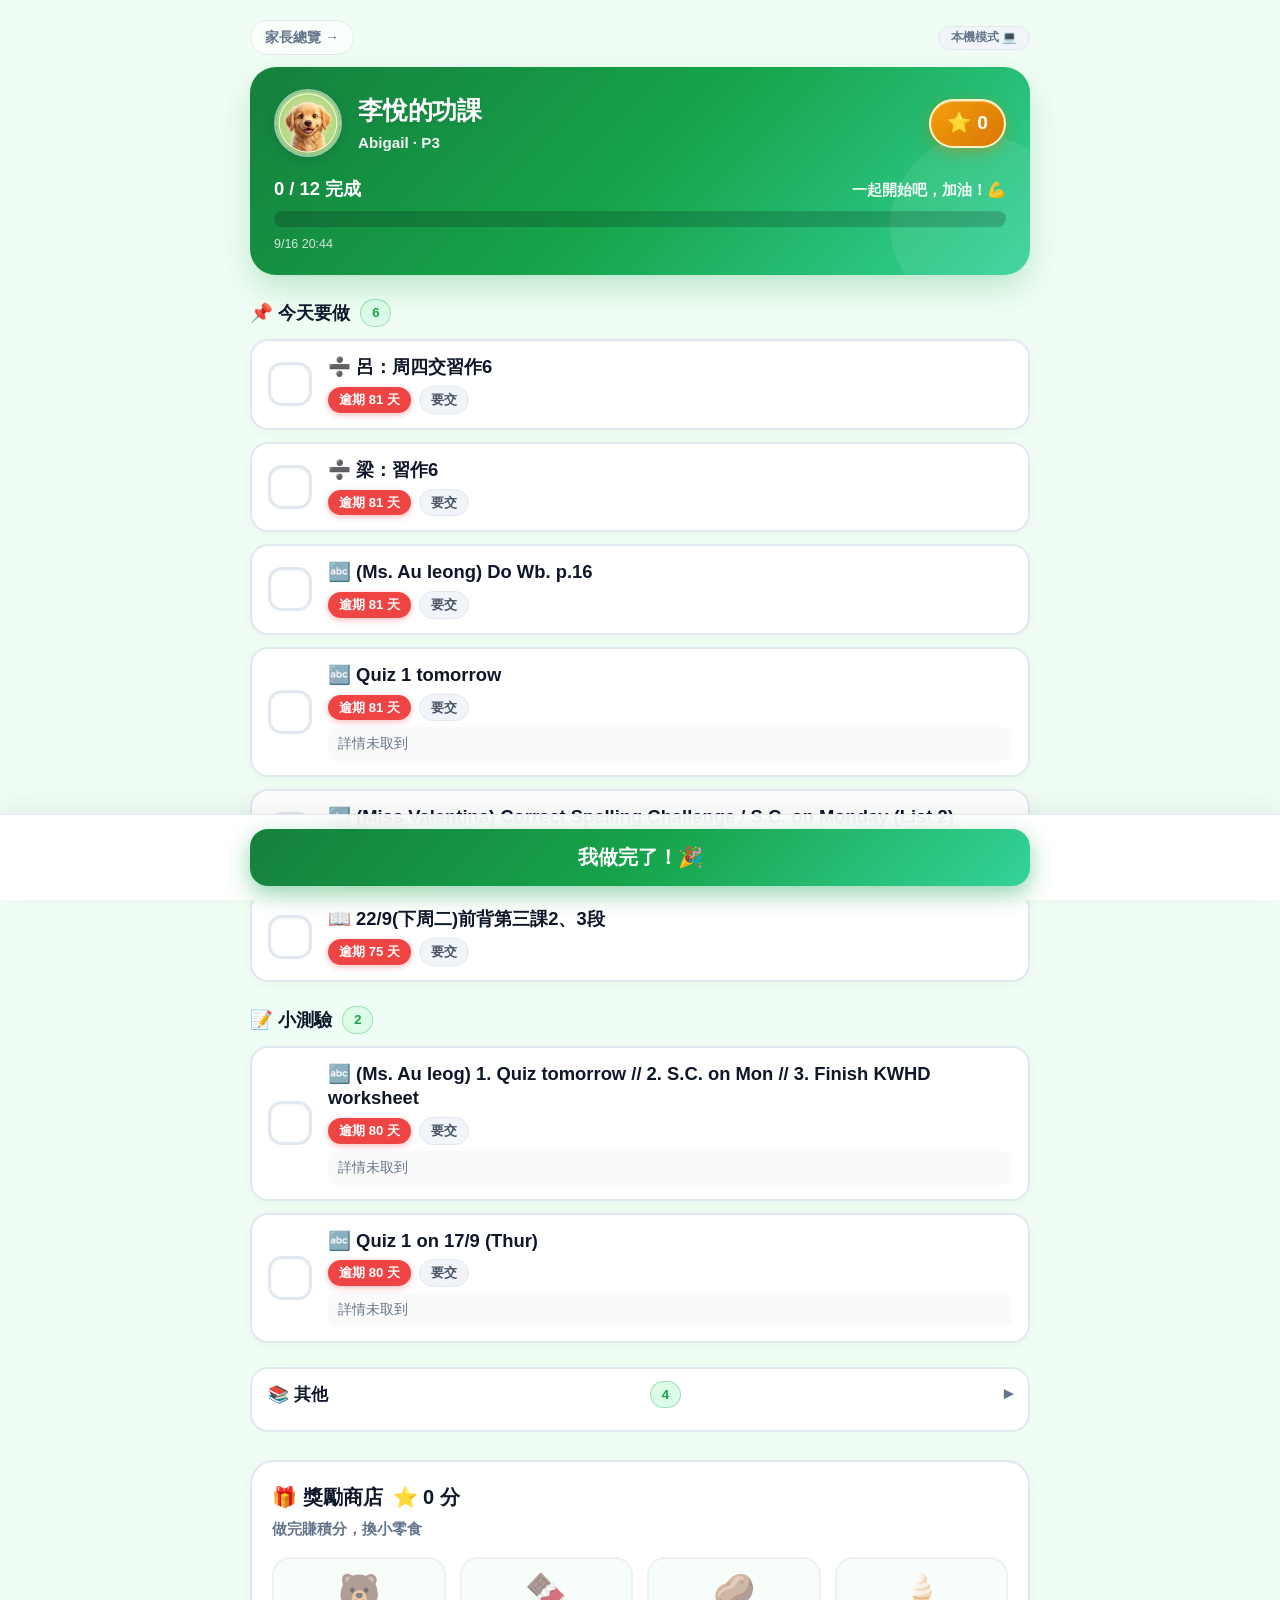
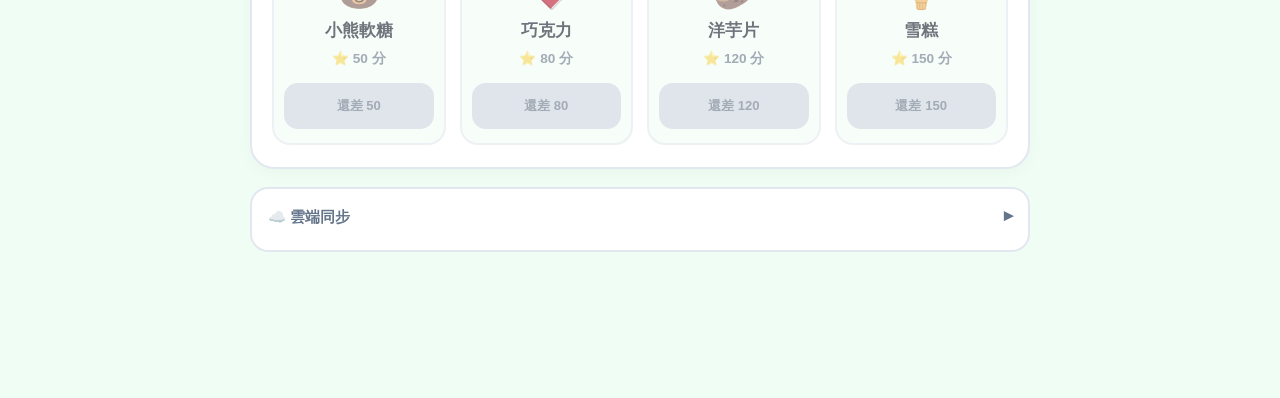
==== abigail.html @ adeb1f25 "feat(sync): add prominent sync badge in header and auto-append sync code to child page links" ====
<!DOCTYPE html>
<html lang="zh-Hant">
<head>
<meta charset="utf-8" />
<meta name="viewport" content="width=device-width, initial-scale=1, viewport-fit=cover" />
<title>李悅的功課</title>
<meta name="description" content="李悅（Abigail）自己的功課待辦頁" />
<link rel="stylesheet" href="assets/child.css" />
<style>
  .sync-state.local { background: #f1f5f9; color: #64748b; }
  .sync-state.connecting { background: #fef3c7; color: #d97706; }
  .sync-state.offline { background: #fee2e2; color: #ef4444; }
  .sync-state.connected { background: #dff8ef; color: #207f69; }
</style>
</head>
<body data-accent="yue">
  <div class="wrap">
    <div class="topnav">
      <a href="index.html">家長總覽 →</a>
      <button type="button" class="sync-state local" data-sync-state-badge id="childSyncBadge" style="cursor:pointer; border:1px solid var(--border);" onclick="var d=document.querySelector('.sync-fold');if(d){d.open=true;d.scrollIntoView({behavior:'smooth'});}" title="點擊查看同步狀態">本機模式 💻</button>
    </div>
    <header class="hero">
      <div class="hero-top">
        <div class="avatar" id="avatar"><img src="assets/abigail_avatar.jpg" alt="🐶 李悅的狗狗頭像" onerror="this.outerHTML='🐶'"></div>
        <div class="hero-title">
          <h1><span id="child-name">李悅</span>的功課</h1>
          <div class="who" id="child-who">Abigail · P3</div>
        </div>
        <div class="points-pill" title="我的積分">⭐ <span id="points">0</span></div>
      </div>
      <div class="progress-box">
        <div class="progress-line">
          <span class="progress-count" id="progress-count">— / —</span>
          <span class="encourage" id="encourage"></span>
        </div>
        <div class="bar"><i id="bar-fill"></i></div>
      </div>
      <div class="updated" id="updated"></div>
    </header>

    <main id="sections"><div class="loading">載入中…</div></main>
    <section class="tl-section" id="tl"></section>
    <section class="shop-section" id="shop"></section>
    <details class="sync-fold">
      <summary>☁️ 雲端同步</summary>
      <div id="sync-panel" class="sync-panel" data-sync-role="child"></div>
    </details>
  </div>

  <div class="donebar">
    <button type="button" id="btn-done">我做完了！🎉</button>
  </div>
  <div class="toast" id="toast"></div>

  <script>window.CHILD_ID = 'li-yue';</script>
  <script src="sync-config.js"></script>
  <script src="assets/qrcode.min.js"></script>
  <script src="sync.js"></script>
  <script src="assets/child.js"></script>
</body>
</html>
---- assets/child.css ----
/* Tablet-friendly, kid-facing self-management page.
   Modern tactile design with high contrast and playful rewards.
   Accent color is set per child via body[data-accent]. */

:root {
  --bg: #f0f7ff;
  --card: #ffffff;
  --text: #0f172a;
  --muted: #64748b;
  --subtle: #94a3b8;
  --border: #e2e8f0;
  --border-hover: #cbd5e1;
  --ok: #10b981;
  --ok-soft: #ecfdf5;
  --warn: #f59e0b;
  --warn-soft: #fffbeb;
  --overdue: #ef4444;
  --overdue-soft: #fef2f2;
  --accent: #2563eb;
  --accent-soft: #eff6ff;
  --accent-grad: linear-gradient(135deg, #1d4ed8 0%, #3b82f6 50%, #60a5fa 100%);
  --star-gold: #f59e0b;
}

body[data-accent="yue"] {
  --accent: #16a34a;
  --accent-soft: #dcfce7;
  --accent-grad: linear-gradient(135deg, #15803d 0%, #16a34a 50%, #34d399 100%);
  --bg: #f0fdf4;
}
body[data-accent="yue"] .hero {
  box-shadow: 0 14px 34px -4px rgba(22, 163, 74, 0.28);
}

body[data-accent="xin"] {
  --accent: #db2777;
  --accent-soft: #fdf2f8;
  --accent-grad: linear-gradient(135deg, #be185d 0%, #ec4899 50%, #f472b6 100%);
  --bg: #fff5f8;
}

* { box-sizing: border-box; }
html, body { margin: 0; padding: 0; }
body {
  font-family: ui-rounded, "PingFang SC Rounded", -apple-system, BlinkMacSystemFont, "Segoe UI", Roboto, "Noto Sans TC", sans-serif;
  background: var(--bg);
  color: var(--text);
  line-height: 1.5;
  padding: 20px 16px calc(140px + env(safe-area-inset-bottom, 0px));
  -webkit-text-size-adjust: 100%;
  -webkit-font-smoothing: antialiased;
}
.wrap { max-width: 780px; margin: 0 auto; }

/* Top Navigation Link */
.topnav { display: flex; justify-content: space-between; align-items: center; margin-bottom: 12px; }
.topnav a {
  display: inline-flex; align-items: center; gap: 6px;
  color: var(--muted); font-size: 0.88rem; font-weight: 700;
  text-decoration: none; padding: 6px 14px; border-radius: 99px;
  background: rgba(255, 255, 255, 0.7); border: 1px solid var(--border);
  backdrop-filter: blur(8px);
  transition: all 0.2s ease;
}
.topnav a:hover {
  background: #ffffff; color: var(--accent); border-color: var(--accent);
  box-shadow: 0 4px 12px rgba(0, 0, 0, 0.05); transform: translateY(-1px);
}

/* Hero Banner */
.hero {
  background: var(--accent-grad);
  color: #fff;
  border-radius: 26px;
  padding: 22px 24px;
  box-shadow: 0 14px 34px -4px rgba(37, 99, 235, 0.25);
  margin-bottom: 22px;
  position: relative; overflow: hidden;
}
body[data-accent="xin"] .hero {
  box-shadow: 0 14px 34px -4px rgba(219, 39, 119, 0.25);
}
.hero::after {
  content: ""; position: absolute; right: -40px; bottom: -40px;
  width: 180px; height: 180px; border-radius: 50%;
  background: rgba(255, 255, 255, 0.08); pointer-events: none;
}
.hero-top { display: flex; align-items: center; gap: 16px; position: relative; z-index: 1; }
.avatar {
  width: 68px; height: 68px; border-radius: 50%;
  background: rgba(255, 255, 255, 0.25);
  border: 2px solid rgba(255, 255, 255, 0.4);
  display: flex; align-items: center; justify-content: center;
  font-size: 38px; flex-shrink: 0;
  box-shadow: 0 4px 12px rgba(0, 0, 0, 0.1);
  animation: avatar-float 3.5s ease-in-out infinite alternate;
  overflow: hidden;
}
.avatar img {
  width: 100%; height: 100%; object-fit: cover; border-radius: 50%; display: block;
}
@keyframes avatar-float {
  0% { transform: translateY(0) rotate(0deg); }
  100% { transform: translateY(-4px) rotate(3deg); }
}
.hero-title { flex: 1; }
.hero h1 {
  margin: 0; font-size: 1.55rem; font-weight: 800; letter-spacing: -0.01em;
  text-shadow: 0 2px 4px rgba(0, 0, 0, 0.1);
}
.hero .who { opacity: 0.95; font-size: 0.95rem; font-weight: 600; margin-top: 3px; }
.hero .updated { opacity: 0.8; font-size: 0.78rem; font-weight: 500; margin-top: 8px; }

/* 3D Star Points Pill */
.points-pill {
  background: linear-gradient(135deg, #f59e0b, #d97706);
  color: #fff; font-weight: 800;
  font-size: 1.2rem; border-radius: 99px; padding: 8px 16px;
  white-space: nowrap; flex-shrink: 0;
  border: 2px solid #fef3c7;
  box-shadow: 0 4px 14px rgba(217, 119, 6, 0.4), inset 0 1px 0 rgba(255, 255, 255, 0.4);
  display: flex; align-items: center; gap: 6px;
  transition: transform 0.2s cubic-bezier(0.34, 1.56, 0.64, 1);
}
.points-pill:hover { transform: scale(1.05); }

/* Progress */
.progress-box { margin-top: 18px; position: relative; z-index: 1; }
.progress-line { display: flex; justify-content: space-between; align-items: baseline; margin-bottom: 8px; }
.progress-count { font-size: 1.15rem; font-weight: 800; }
.encourage { font-size: 0.95rem; font-weight: 700; opacity: 0.95; }
.bar {
  height: 16px; border-radius: 99px; background: rgba(0, 0, 0, 0.18);
  overflow: hidden; padding: 2px;
}
.bar > i {
  display: block; height: 100%;
  background: linear-gradient(90deg, #ffffff, #e0f2fe);
  width: 0%; transition: width 0.4s cubic-bezier(0.34, 1.56, 0.64, 1);
  border-radius: 99px;
  box-shadow: 0 0 10px rgba(255, 255, 255, 0.5);
}

/* Sections */
.section { margin: 24px 0 8px; }
.section h2 {
  font-size: 1.15rem; font-weight: 800; margin: 0 0 12px;
  display: flex; align-items: center; gap: 10px;
}
.section .badge {
  font-size: 0.82rem; font-weight: 800; color: var(--accent);
  background: var(--accent-soft); border-radius: 99px; padding: 3px 11px;
  border: 1px solid color-mix(in srgb, var(--accent) 30%, transparent);
}

/* Task Cards */
ul.tasks { list-style: none; margin: 0; padding: 0; display: grid; gap: 12px; }
.task {
  display: grid; grid-template-columns: 46px 1fr; gap: 14px; align-items: center;
  background: var(--card); border: 2px solid var(--border); border-radius: 18px;
  padding: 14px 16px; cursor: pointer; user-select: none;
  transition: all 0.2s cubic-bezier(0.4, 0, 0.2, 1);
  min-height: 64px;
  box-shadow: 0 3px 12px rgba(0, 0, 0, 0.03);
}
.task:hover {
  border-color: var(--border-hover);
  transform: translateY(-2px);
  box-shadow: 0 8px 20px rgba(0, 0, 0, 0.06);
}
.task:active { transform: scale(0.99); }
.task.done {
  background: #f0fdf4; border-color: #a7f3d0;
  box-shadow: none;
}

/* Checkbox */
.check {
  width: 44px; height: 44px; border-radius: 14px;
  border: 3px solid var(--border); background: #ffffff;
  display: flex; align-items: center; justify-content: center;
  font-size: 26px; font-weight: 900; color: transparent; flex-shrink: 0;
  transition: all 0.2s cubic-bezier(0.34, 1.56, 0.64, 1);
  box-shadow: inset 0 1px 3px rgba(0, 0, 0, 0.05);
}
.task:hover .check { border-color: var(--border-hover); }
.task.done .check {
  background: linear-gradient(135deg, #10b981, #059669);
  border-color: #10b981; color: #ffffff;
  transform: scale(1.06);
  box-shadow: 0 4px 12px rgba(16, 185, 129, 0.35);
}

.t-title { font-size: 1.15rem; font-weight: 800; line-height: 1.35; color: var(--text); }
.task.done .t-title { text-decoration: line-through; color: var(--muted); }
.t-meta { display: flex; flex-wrap: wrap; gap: 8px; margin-top: 6px; align-items: center; }
.t-sub { font-size: 0.95rem; color: var(--muted); font-weight: 600; }
.chip {
  font-size: 0.82rem; font-weight: 800; border-radius: 99px; padding: 3px 11px;
}
.chip.due-today {
  background: #fee2e2; color: #dc2626; border: 1px solid #fca5a5;
}
.chip.due-soon {
  background: #fef3c7; color: #d97706; border: 1px solid #fcd34d;
}
.chip.due-later {
  background: var(--accent-soft); color: var(--accent); border: 1px solid color-mix(in srgb, var(--accent) 30%, transparent);
}
.chip.overdue {
  background: var(--overdue); color: #ffffff; box-shadow: 0 2px 6px rgba(239, 68, 68, 0.35);
}
.chip.submit {
  background: #f1f5f9; color: #475467; border: 1px solid #e2e8f0;
}
.chip.nosubmit {
  background: #ecfdf5; color: #059669; border: 1px solid #a7f3d0;
}
.t-detail {
  font-size: 0.9rem; font-weight: 500; color: var(--muted); margin-top: 6px;
  background: rgba(0, 0, 0, 0.02); padding: 6px 10px; border-radius: 8px;
}

.empty {
  color: var(--muted); font-size: 1.05rem; font-weight: 700;
  padding: 32px 20px; text-align: center;
  background: var(--card); border: 2px dashed var(--border); border-radius: 20px;
}

/* Kid-friendly Gantt Timeline */
.tl-section { margin: 12px 0; }
.tl-fold {
  background: var(--card); border: 2px solid var(--border);
  border-radius: 18px; padding: 4px 16px 14px;
}
.tl-fold summary {
  cursor: pointer; color: var(--text); font-weight: 800; font-size: 0.98rem;
  padding: 10px 0 6px; list-style: none; display: flex; align-items: center; justify-content: space-between;
}
.tl-fold summary::-webkit-details-marker { display: none; }
.tl-fold summary::after { content: "▾"; font-size: 1.1rem; color: var(--muted); }
.tl-fold:not([open]) summary::after { transform: rotate(-90deg); }
.tl-fold[open] summary { margin-bottom: 10px; }
.tl-wrap { background: transparent; padding: 0; }
.tl-axis { position: relative; height: 20px; margin-bottom: 10px; }
.tl-axis .tl-start, .tl-axis .tl-end {
  position: absolute; top: 0; font-size: 0.78rem; color: var(--muted); font-weight: 700;
}
.tl-axis .tl-start { left: 0; }
.tl-axis .tl-end { right: 0; }
.tl-today-label {
  position: absolute; top: 0; transform: translateX(-50%);
  font-size: 0.78rem; font-weight: 800; color: #fff;
  background: var(--accent); padding: 1px 6px; border-radius: 4px;
  white-space: nowrap;
}
.tl-lanes { position: relative; }
.tl-today-line {
  position: absolute; top: 0; bottom: 0; width: 3px;
  background: var(--accent); border-radius: 2px; z-index: 0;
  opacity: 0.5; pointer-events: none;
}
.tl-lane { position: relative; margin-bottom: 14px; }
.tl-lane:last-child { margin-bottom: 4px; }
.tl-lanelabel {
  display: flex; justify-content: space-between; gap: 10px;
  font-size: 0.92rem; font-weight: 700; margin-bottom: 4px; position: relative; z-index: 1;
}
.tl-lanelabel .tl-when { color: var(--muted); font-weight: 700; font-size: 0.8rem; flex-shrink: 0; }
.tl-track {
  position: relative; height: 18px; background: var(--bg);
  border-radius: 8px; z-index: 1; border: 1px solid var(--border);
}
.tl-bar {
  position: absolute; top: 2px; height: 12px; border-radius: 6px;
  background: var(--accent-grad); min-width: 8px;
}
.tl-bar.soon { background: linear-gradient(90deg, #f59e0b, #fbbf24); }
.tl-bar.overdue { background: linear-gradient(90deg, #ef4444, #f87171); }
.tl-bar.done { opacity: 0.28; }
body.simple .tl-lanelabel { font-size: 1.05rem; }

.more-fold {
  background: var(--card); border: 2px solid var(--border);
  border-radius: 18px; padding: 4px 16px 14px; margin-top: 10px;
}
.more-fold summary {
  cursor: pointer; font-size: 1.05rem; font-weight: 800;
  display: flex; align-items: center; justify-content: space-between;
  padding: 8px 0; list-style: none;
}
.more-fold summary::-webkit-details-marker { display: none; }
.more-fold summary::after { content: "▾"; font-size: 1.1rem; color: var(--muted); }
.more-fold:not([open]) summary::after { transform: rotate(-90deg); }
.more-fold .tasks { margin-top: 12px; }

/* Reward Shop (Snack Bar) */
.shop-section {
  margin: 28px 0 12px;
  background: #ffffff;
  border: 2px solid var(--border);
  border-radius: 24px;
  padding: 20px 20px 22px;
  box-shadow: 0 4px 16px rgba(0, 0, 0, 0.03);
}
.shop-section h2 {
  font-size: 1.25rem; font-weight: 800; margin: 0 0 6px;
  display: flex; align-items: center; gap: 10px;
}
.shop-hint { color: var(--muted); font-size: 0.92rem; font-weight: 600; margin-bottom: 16px; }
.shop-grid { display: grid; grid-template-columns: repeat(2, 1fr); gap: 14px; }
@media (min-width: 560px) { .shop-grid { grid-template-columns: repeat(4, 1fr); } }

.shop-item {
  background: var(--bg); border: 2px solid var(--border); border-radius: 18px;
  padding: 14px 10px 14px; text-align: center; display: flex; flex-direction: column;
  align-items: center; gap: 6px; transition: all 0.2s cubic-bezier(0.4, 0, 0.2, 1);
  position: relative;
}
.shop-item:not(.locked):hover {
  border-color: var(--accent);
  transform: translateY(-2px);
  box-shadow: 0 6px 16px rgba(0, 0, 0, 0.06);
}
.shop-item.locked { opacity: 0.6; filter: grayscale(0.2); }
.shop-emoji { font-size: 34px; line-height: 1.1; margin-bottom: 2px; }
.shop-name { font-weight: 800; font-size: 1.05rem; color: var(--text); }
.shop-cost { color: var(--muted); font-size: 0.85rem; font-weight: 700; }

/* Tactile 3D Button */
.shop-btn {
  margin-top: 8px; font-family: inherit; font-weight: 800; font-size: 0.95rem;
  color: #fff; background: var(--accent); border: none; border-radius: 14px;
  padding: 10px 14px; cursor: pointer; width: 100%; min-height: 46px;
  box-shadow: 0 4px 0 color-mix(in srgb, var(--accent) 70%, #000);
  transition: all 0.1s ease;
}
.shop-btn:not(:disabled):hover {
  filter: brightness(1.08);
}
.shop-btn:not(:disabled):active {
  transform: translateY(3px);
  box-shadow: 0 1px 0 color-mix(in srgb, var(--accent) 70%, #000);
}
.shop-btn:disabled {
  background: #cbd5e1; color: #64748b; cursor: not-allowed;
  font-size: 0.82rem; box-shadow: none;
}

/* Simple Mode for Youngest Child (Gloria P1) */
body.simple .t-title { font-size: 1.3rem; }
body.simple .task { min-height: 78px; padding: 18px 20px; border-radius: 22px; }
body.simple .check { width: 50px; height: 50px; font-size: 30px; border-radius: 16px; }
body.simple .hero h1 { font-size: 1.95rem; }
body.simple .shop-name { font-size: 1.15rem; }
body.simple .shop-emoji { font-size: 38px; }

/* Fixed Celebration Action Dock */
.donebar {
  position: fixed; left: 0; right: 0; bottom: 0;
  background: rgba(255, 255, 255, 0.88);
  backdrop-filter: blur(16px);
  -webkit-backdrop-filter: blur(16px);
  border-top: 1px solid var(--border);
  padding: 14px 16px calc(14px + env(safe-area-inset-bottom));
  display: flex; justify-content: center;
  box-shadow: 0 -8px 24px rgba(0, 0, 0, 0.06);
  z-index: 10;
}
.donebar button {
  font-family: inherit; font-size: 1.25rem; font-weight: 800;
  color: #fff; background: var(--accent-grad); border: none;
  border-radius: 18px; padding: 15px 30px; cursor: pointer;
  box-shadow: 0 8px 22px color-mix(in srgb, var(--accent) 45%, transparent);
  max-width: 780px; width: 100%;
  transition: all 0.15s cubic-bezier(0.34, 1.56, 0.64, 1);
}
.donebar button:hover {
  transform: translateY(-2px) scale(1.01);
  box-shadow: 0 12px 28px color-mix(in srgb, var(--accent) 55%, transparent);
}
.donebar button:active { transform: translateY(2px) scale(0.99); }

/* Toast */
.toast {
  position: fixed; left: 50%;
  bottom: calc(108px + env(safe-area-inset-bottom, 0px));
  transform: translateX(-50%);
  background: rgba(15, 23, 42, 0.95); color: #ffffff;
  border: 1px solid rgba(255, 255, 255, 0.15);
  box-shadow: 0 12px 30px rgba(0, 0, 0, 0.35);
  backdrop-filter: blur(10px);
  -webkit-backdrop-filter: blur(10px);
  padding: 12px 22px; border-radius: 14px; display: none; z-index: 99;
  font-size: 1.05rem; font-weight: 700; max-width: 90vw; text-align: center;
}

.loading { padding: 48px 20px; text-align: center; color: var(--muted); font-size: 1.1rem; font-weight: 600; }

/* Cloud Sync */
.sync-fold {
  margin: 18px 0 6px; background: var(--card); border: 2px solid var(--border);
  border-radius: 18px; padding: 4px 16px 14px;
}
.sync-fold > summary {
  cursor: pointer; color: var(--muted); font-weight: 800; font-size: 0.92rem;
  padding: 10px 0 6px; list-style: none; display: flex; align-items: center; justify-content: space-between;
}
.sync-fold > summary::-webkit-details-marker { display: none; }
.sync-fold > summary::after { content: "▾"; font-size: 1.1rem; color: var(--muted); }
.sync-fold:not([open]) summary::after { transform: rotate(-90deg); }
.sync-panel { font-size: 0.85rem; }
.sync-header { display: flex; align-items: center; justify-content: space-between; gap: 8px; }
.sync-state {
  padding: 3px 12px; border-radius: 99px; background: var(--accent-soft);
  color: var(--muted); font-size: 0.74rem; font-weight: 800; white-space: nowrap;
}
.sync-state.connected { background: #dcfce7; color: #15803d; }
.sync-state.local { background: #f1f5f9; color: #64748b; }
.sync-state.connecting { background: #fef3c7; color: #d97706; }
.sync-state.offline { background: #fee2e2; color: #ef4444; }
.sync-copy, .sync-message { color: var(--muted); font-size: 0.8rem; margin-top: 6px; }
.sync-controls { display: flex; flex-wrap: wrap; gap: 8px; margin-top: 10px; align-items: center; }
.sync-controls label { color: var(--muted); font-size: 0.8rem; font-weight: 700; }
.sync-controls input {
  border: 2px solid var(--border); border-radius: 11px; padding: 8px 12px;
  font-size: 0.88rem; min-width: 220px; font-family: ui-monospace, monospace;
}
.sync-controls input:focus { outline: none; border-color: var(--accent); }
.sync-controls button {
  font-family: inherit; font-weight: 700; font-size: 0.84rem;
  border: 2px solid var(--border); background: #fff; border-radius: 11px;
  padding: 8px 14px; cursor: pointer; transition: all 0.15s;
}
.sync-controls button:hover { border-color: var(--accent); color: var(--accent); }

@media (max-width: 480px) {
  body { padding: 16px 12px calc(140px + env(safe-area-inset-bottom, 0px)); }
  .hero { padding: 18px 18px; border-radius: 20px; }
  .hero-top { gap: 12px; }
  .avatar { width: 56px; height: 56px; font-size: 32px; }
  .hero h1 { font-size: 1.35rem; }
  .points-pill { font-size: 1.05rem; padding: 6px 12px; }
  .sync-controls input { min-width: 0; width: 100%; }
}
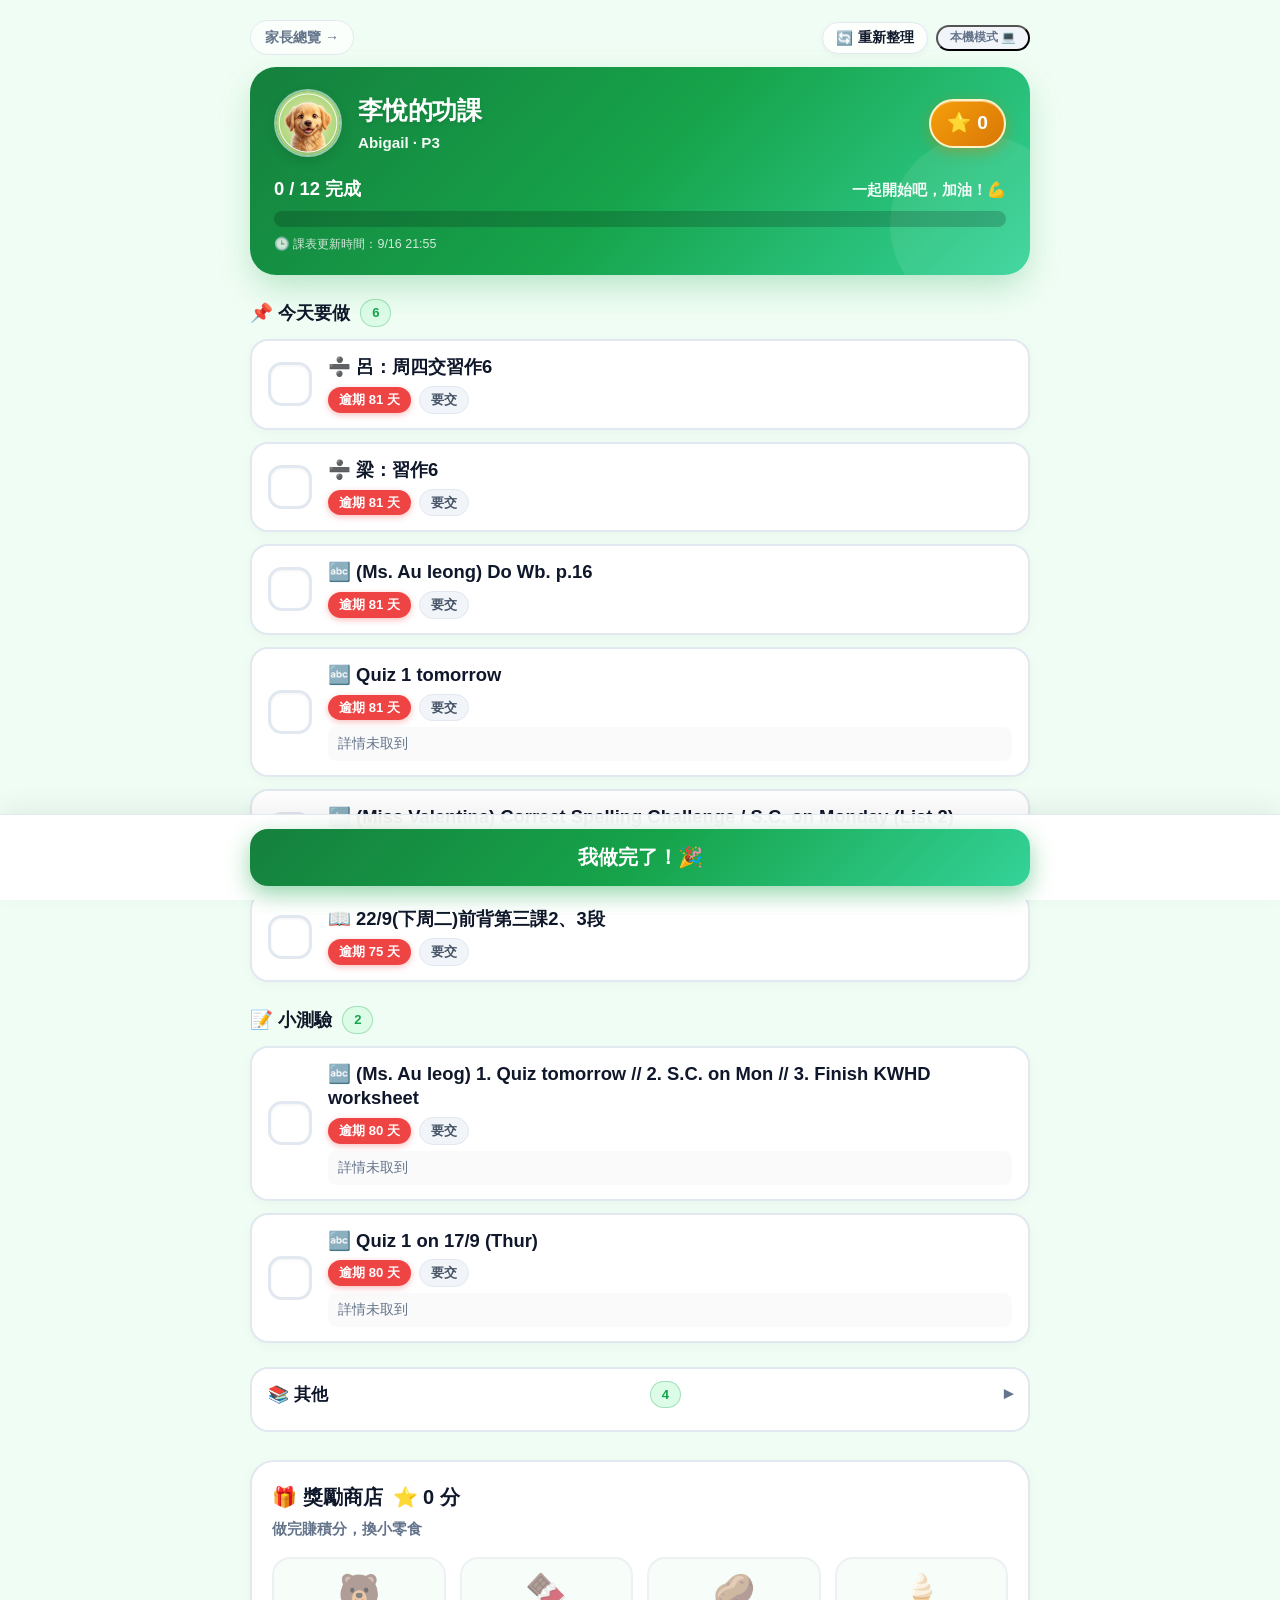
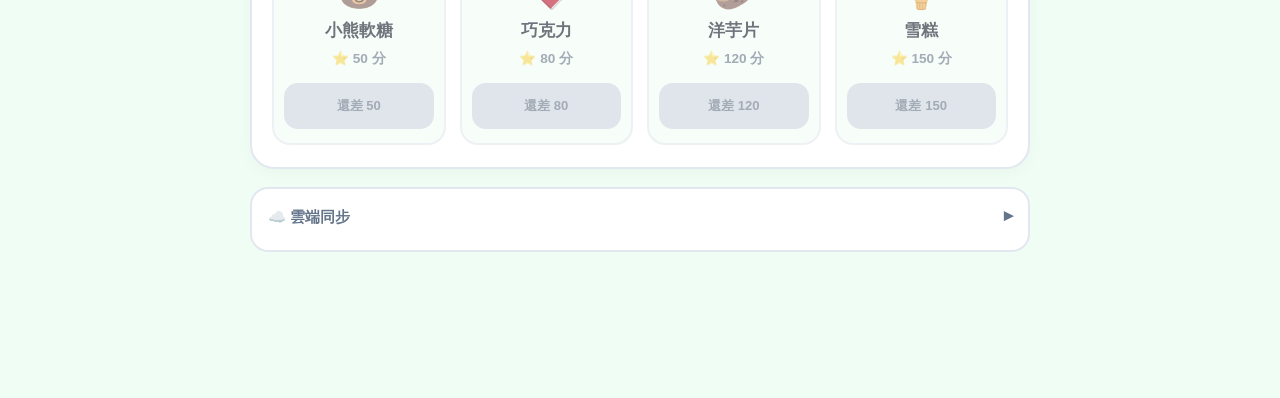
==== commit a0033d8c: "feat(gloria): optimize for Xiaomi Pad with no-cache headers, tactile refresh button, and responsive " ====
--- a/abigail.html
+++ b/abigail.html
@@ -3,9 +3,16 @@
 <head>
 <meta charset="utf-8" />
 <meta name="viewport" content="width=device-width, initial-scale=1, viewport-fit=cover" />
+<meta http-equiv="Cache-Control" content="no-cache, no-store, must-revalidate" />
+<meta http-equiv="Pragma" content="no-cache" />
+<meta http-equiv="Expires" content="0" />
+<meta name="mobile-web-app-capable" content="yes" />
+<meta name="apple-mobile-web-app-capable" content="yes" />
+<meta name="apple-mobile-web-app-status-bar-style" content="default" />
+<meta name="theme-color" content="#16a34a" />
 <title>李悅的功課</title>
 <meta name="description" content="李悅（Abigail）自己的功課待辦頁" />
-<link rel="stylesheet" href="assets/child.css" />
+<link rel="stylesheet" href="assets/child.css?v=20260916-03" />
 <style>
   .sync-state.local { background: #f1f5f9; color: #64748b; }
   .sync-state.connecting { background: #fef3c7; color: #d97706; }
@@ -16,8 +23,11 @@
 <body data-accent="yue">
   <div class="wrap">
     <div class="topnav">
-      <a href="index.html">家長總覽 →</a>
-      <button type="button" class="sync-state local" data-sync-state-badge id="childSyncBadge" style="cursor:pointer; border:1px solid var(--border);" onclick="var d=document.querySelector('.sync-fold');if(d){d.open=true;d.scrollIntoView({behavior:'smooth'});}" title="點擊查看同步狀態">本機模式 💻</button>
+      <a href="index.html" class="nav-back">家長總覽 →</a>
+      <div class="nav-actions">
+        <button type="button" id="btnRefreshData" class="btn-refresh" title="重新整理最新功課"><span class="refresh-icon">🔄</span> <span class="refresh-text">重新整理</span></button>
+        <button type="button" class="sync-state local" data-sync-state-badge id="childSyncBadge" title="點擊查看同步狀態">本機模式 💻</button>
+      </div>
     </div>
     <header class="hero">
       <div class="hero-top">
@@ -53,9 +63,9 @@
   <div class="toast" id="toast"></div>
 
   <script>window.CHILD_ID = 'li-yue';</script>
-  <script src="sync-config.js"></script>
-  <script src="assets/qrcode.min.js"></script>
-  <script src="sync.js"></script>
-  <script src="assets/child.js"></script>
+  <script src="sync-config.js?v=20260916-03"></script>
+  <script src="assets/qrcode.min.js?v=20260916-03"></script>
+  <script src="sync.js?v=20260916-03"></script>
+  <script src="assets/child.js?v=20260916-03"></script>
 </body>
 </html>
--- a/assets/child.css
+++ b/assets/child.css
@@ -66,6 +66,49 @@
   background: #ffffff; color: var(--accent); border-color: var(--accent);
   box-shadow: 0 4px 12px rgba(0, 0, 0, 0.05); transform: translateY(-1px);
 }
+.nav-actions {
+  display: flex;
+  align-items: center;
+  gap: 8px;
+}
+.btn-refresh {
+  display: inline-flex;
+  align-items: center;
+  gap: 5px;
+  background: rgba(255, 255, 255, 0.85);
+  border: 1px solid var(--border);
+  color: var(--text);
+  font-size: 0.85rem;
+  font-weight: 700;
+  padding: 6px 13px;
+  border-radius: 99px;
+  cursor: pointer;
+  box-shadow: 0 2px 6px rgba(0, 0, 0, 0.04);
+  transition: all 0.2s ease;
+  user-select: none;
+  -webkit-tap-highlight-color: transparent;
+}
+.btn-refresh:hover {
+  background: #ffffff;
+  border-color: var(--accent);
+  color: var(--accent);
+  box-shadow: 0 4px 12px rgba(0, 0, 0, 0.08);
+  transform: translateY(-1px);
+}
+.btn-refresh:active {
+  transform: scale(0.96);
+}
+.btn-refresh .refresh-icon {
+  display: inline-block;
+  transition: transform 0.3s ease;
+}
+.btn-refresh.spinning .refresh-icon {
+  animation: spin-refresh 0.8s linear infinite;
+}
+@keyframes spin-refresh {
+  from { transform: rotate(0deg); }
+  to { transform: rotate(360deg); }
+}
 
 /* Hero Banner */
 .hero {
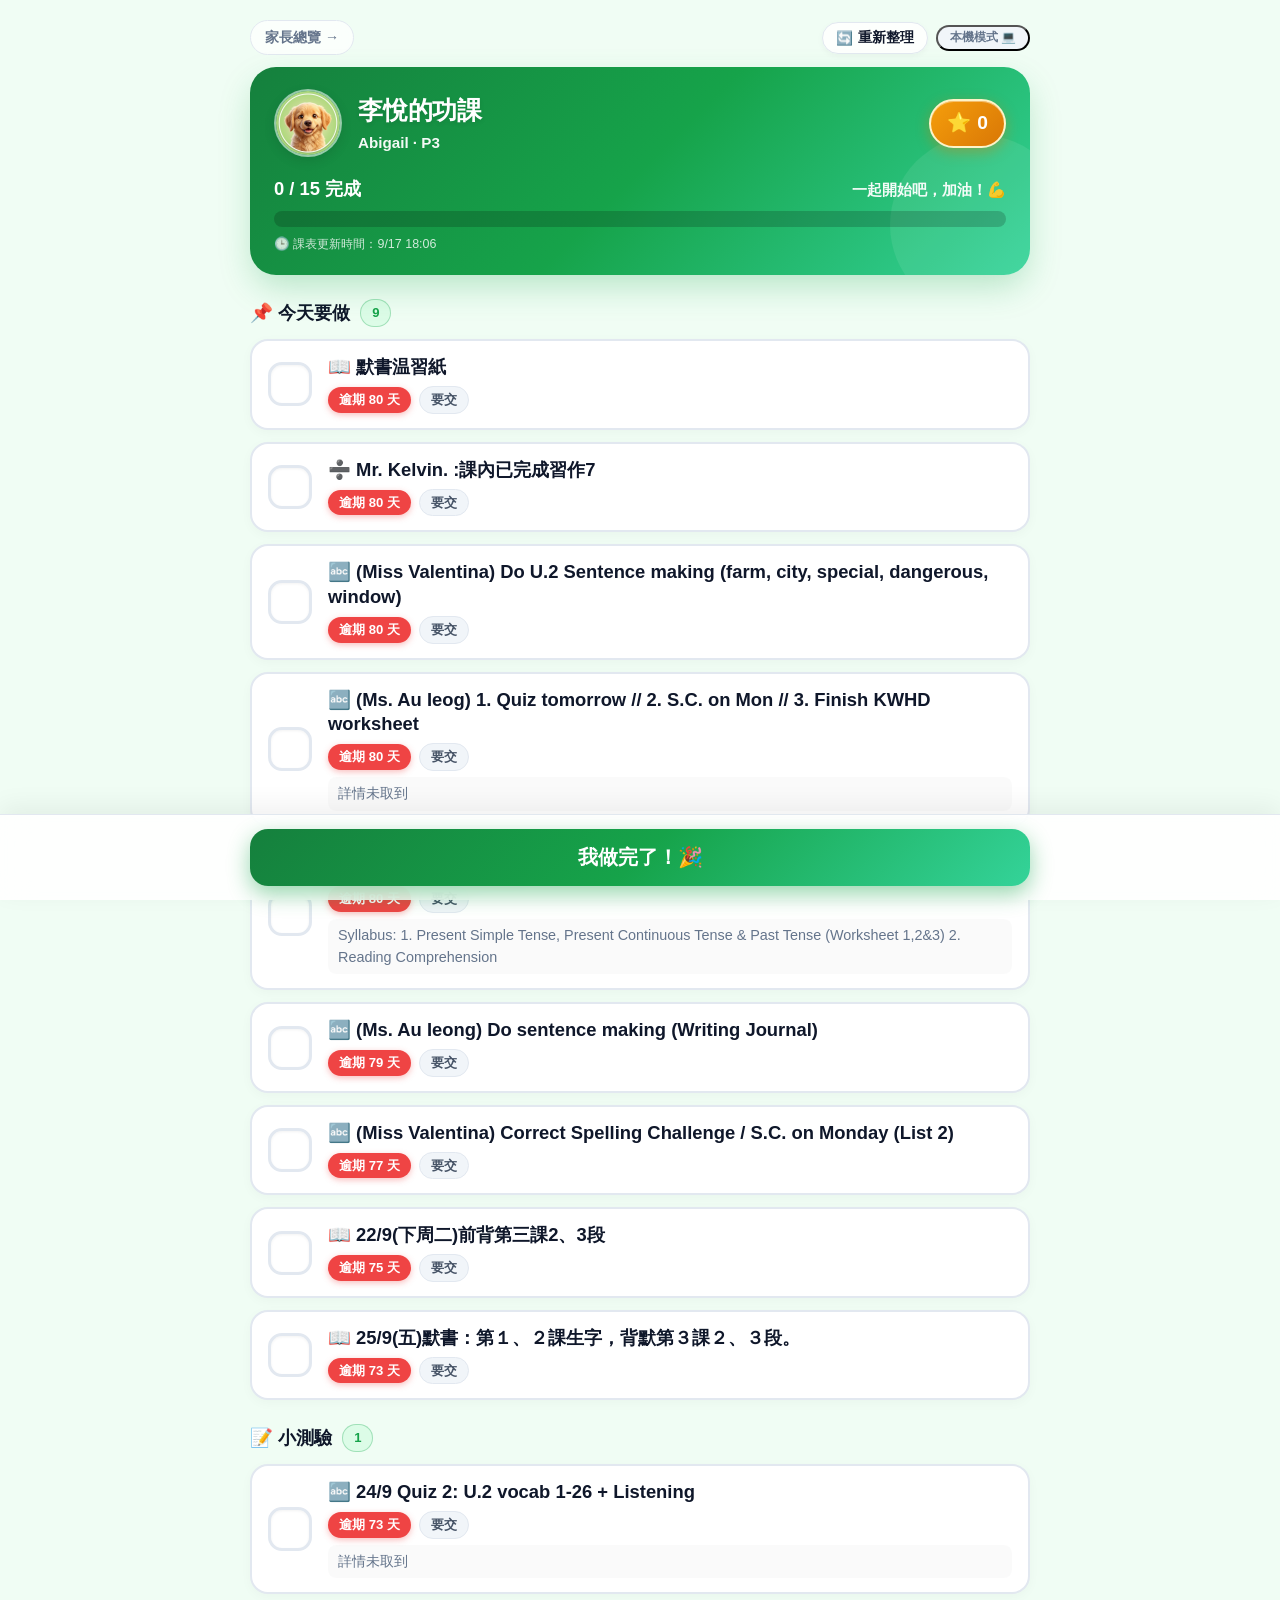
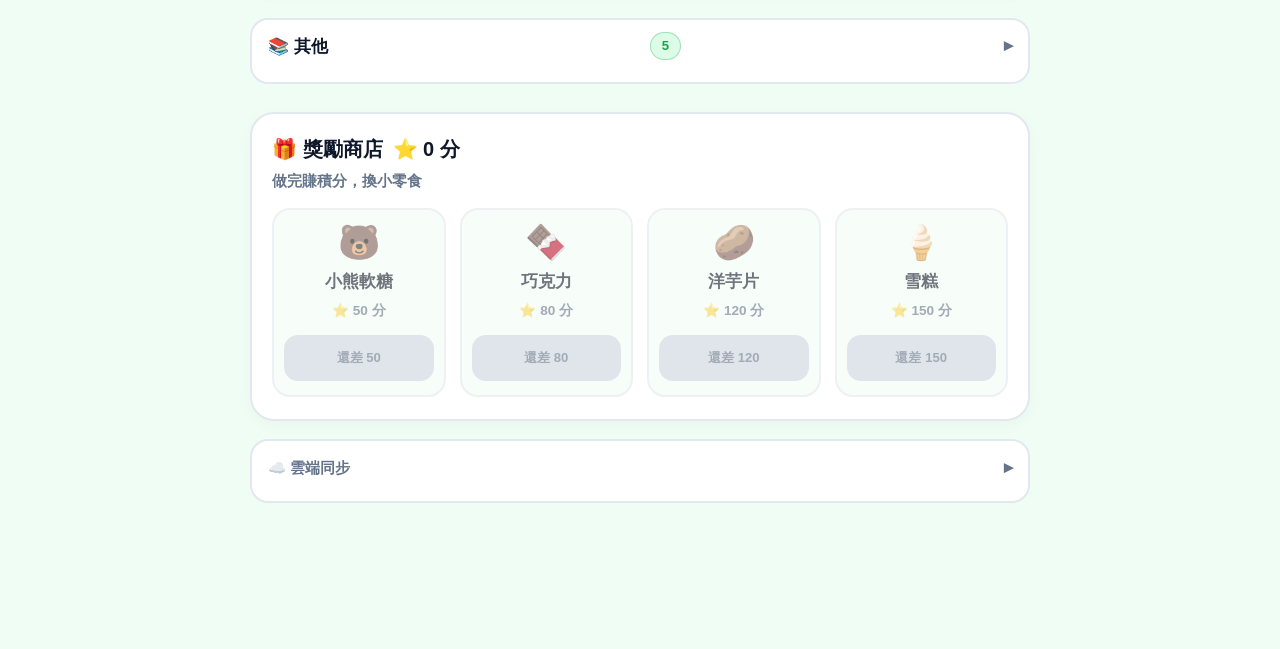
==== commit 3cdc7f3f: "fix(rewards): revoke points on task uncheck and reconcile orphaned points" ====
--- a/abigail.html
+++ b/abigail.html
@@ -66,6 +66,6 @@
   <script src="sync-config.js?v=20260916-03"></script>
   <script src="assets/qrcode.min.js?v=20260916-03"></script>
   <script src="sync.js?v=20260916-03"></script>
-  <script src="assets/child.js?v=20260916-03"></script>
+  <script src="assets/child.js?v=20260917-05"></script>
 </body>
 </html>
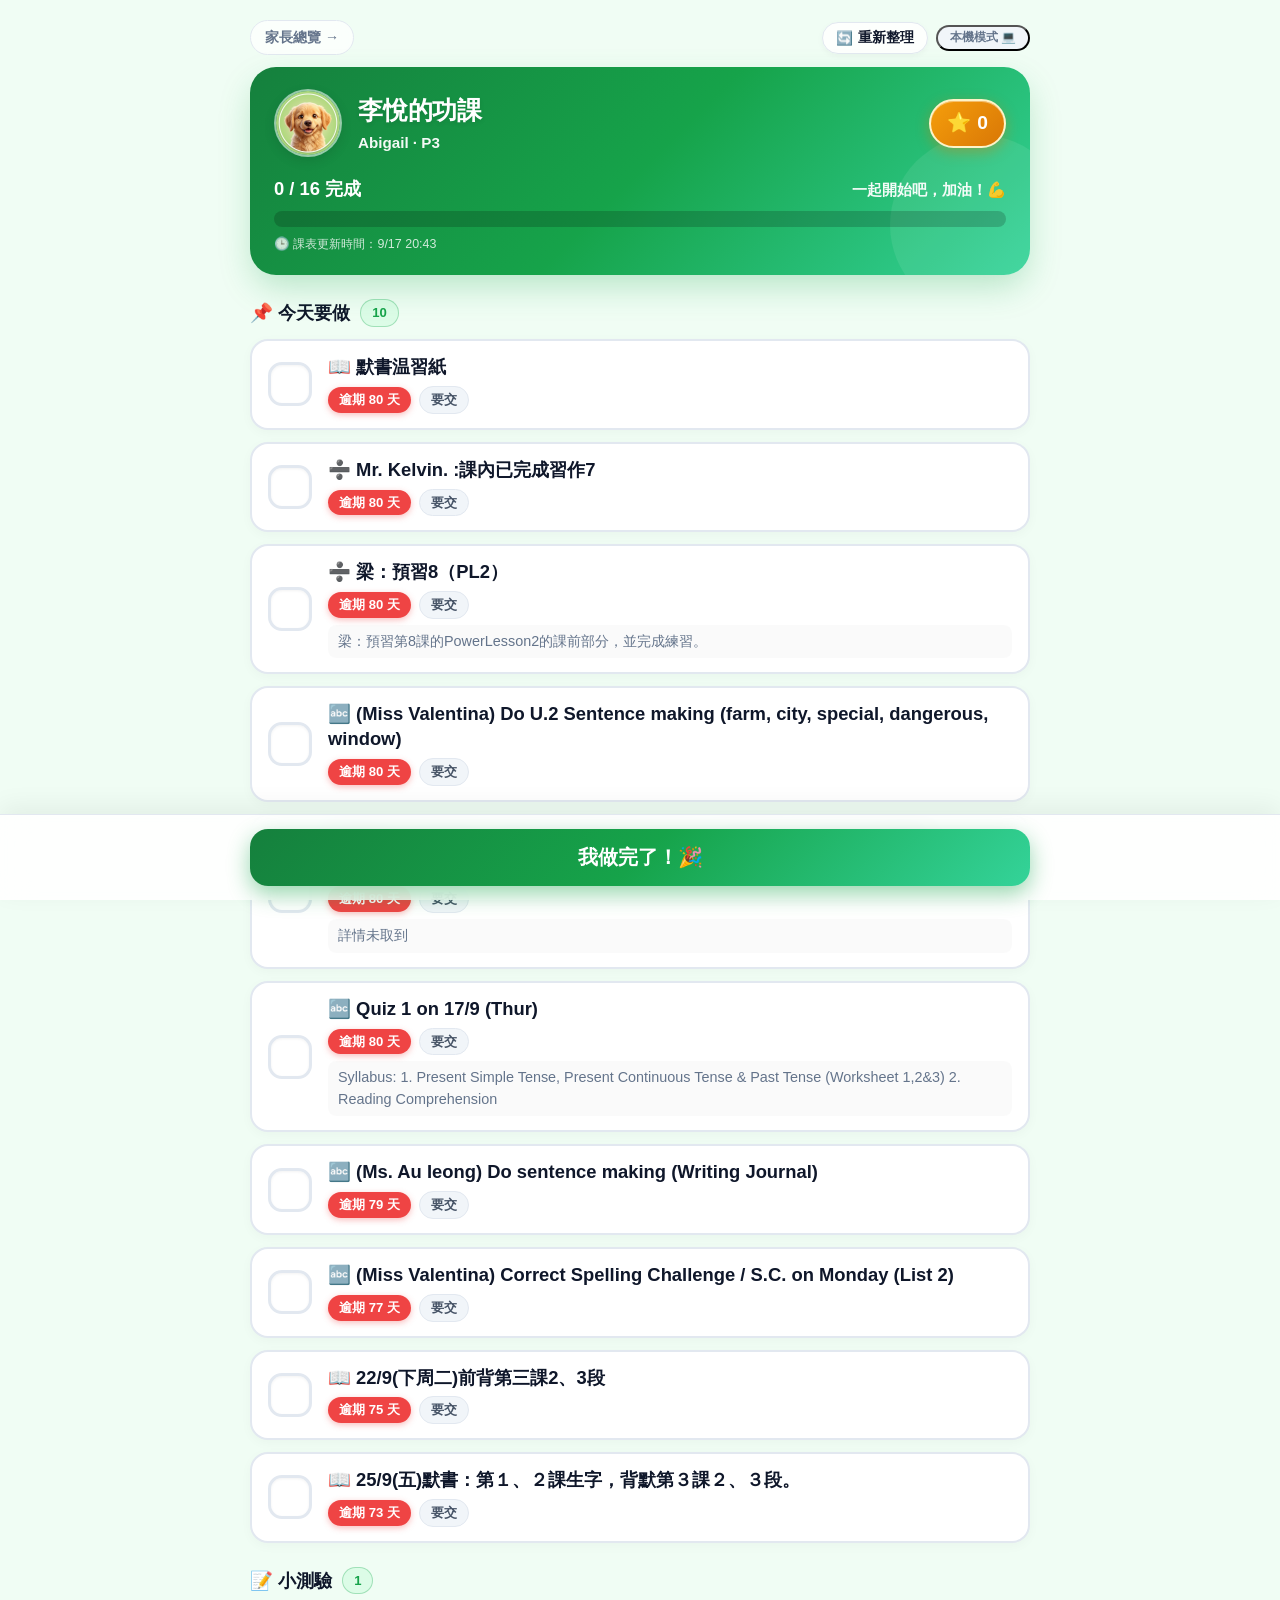
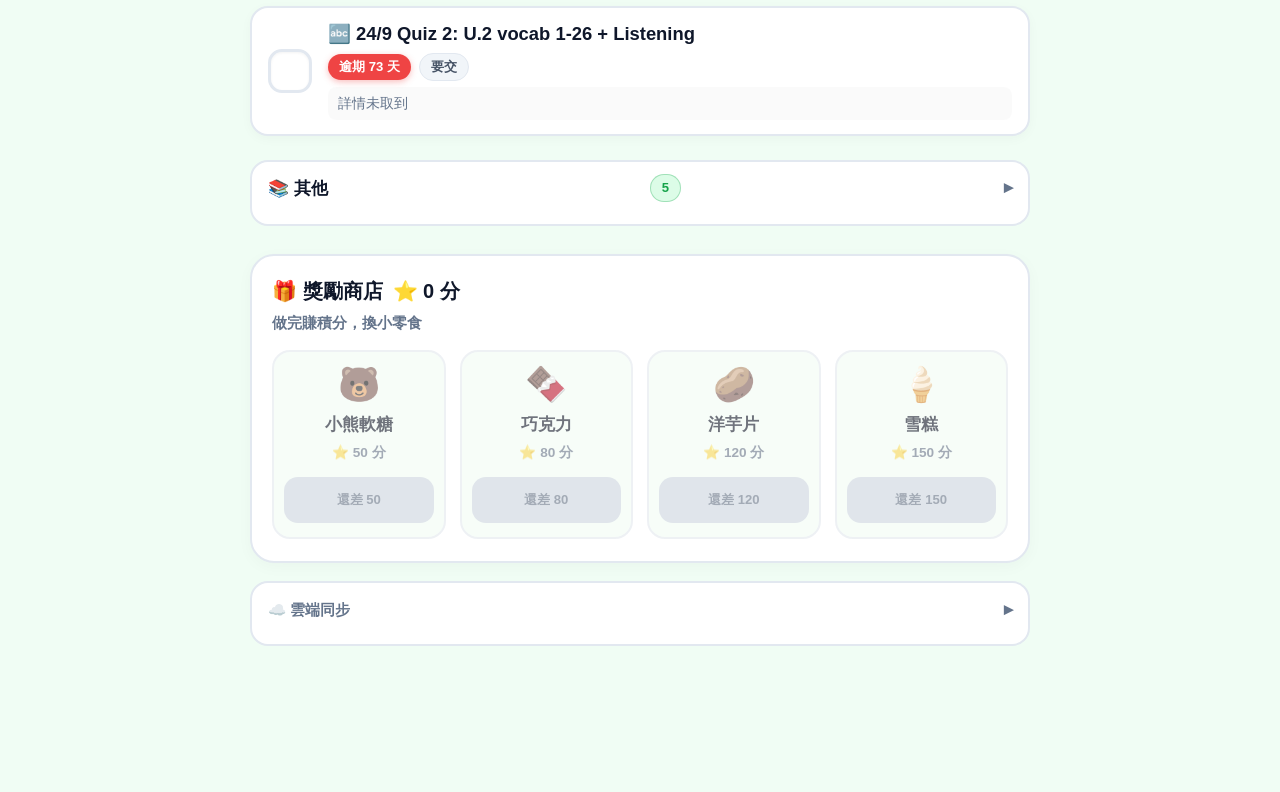
==== commit 7cffc5a9: "fix(tablet): enhance error handling with retry button, guard localStorage, and update cache buster" ====
--- a/abigail.html
+++ b/abigail.html
@@ -12,7 +12,7 @@
 <meta name="theme-color" content="#16a34a" />
 <title>李悅的功課</title>
 <meta name="description" content="李悅（Abigail）自己的功課待辦頁" />
-<link rel="stylesheet" href="assets/child.css?v=20260916-03" />
+<link rel="stylesheet" href="assets/child.css?v=20260917-07" />
 <style>
   .sync-state.local { background: #f1f5f9; color: #64748b; }
   .sync-state.connecting { background: #fef3c7; color: #d97706; }
@@ -63,9 +63,9 @@
   <div class="toast" id="toast"></div>
 
   <script>window.CHILD_ID = 'li-yue';</script>
-  <script src="sync-config.js?v=20260916-03"></script>
-  <script src="assets/qrcode.min.js?v=20260916-03"></script>
-  <script src="sync.js?v=20260916-03"></script>
-  <script src="assets/child.js?v=20260917-05"></script>
+  <script src="sync-config.js?v=20260917-07"></script>
+  <script src="assets/qrcode.min.js?v=20260917-07"></script>
+  <script src="sync.js?v=20260917-07"></script>
+  <script src="assets/child.js?v=20260917-07"></script>
 </body>
 </html>
--- a/assets/child.css
+++ b/assets/child.css
@@ -437,6 +437,7 @@
   padding: 12px 22px; border-radius: 14px; display: none; z-index: 99;
   font-size: 1.05rem; font-weight: 700; max-width: 90vw; text-align: center;
 }
+.toast.show { display: block !important; }
 
 .loading { padding: 48px 20px; text-align: center; color: var(--muted); font-size: 1.1rem; font-weight: 600; }
 
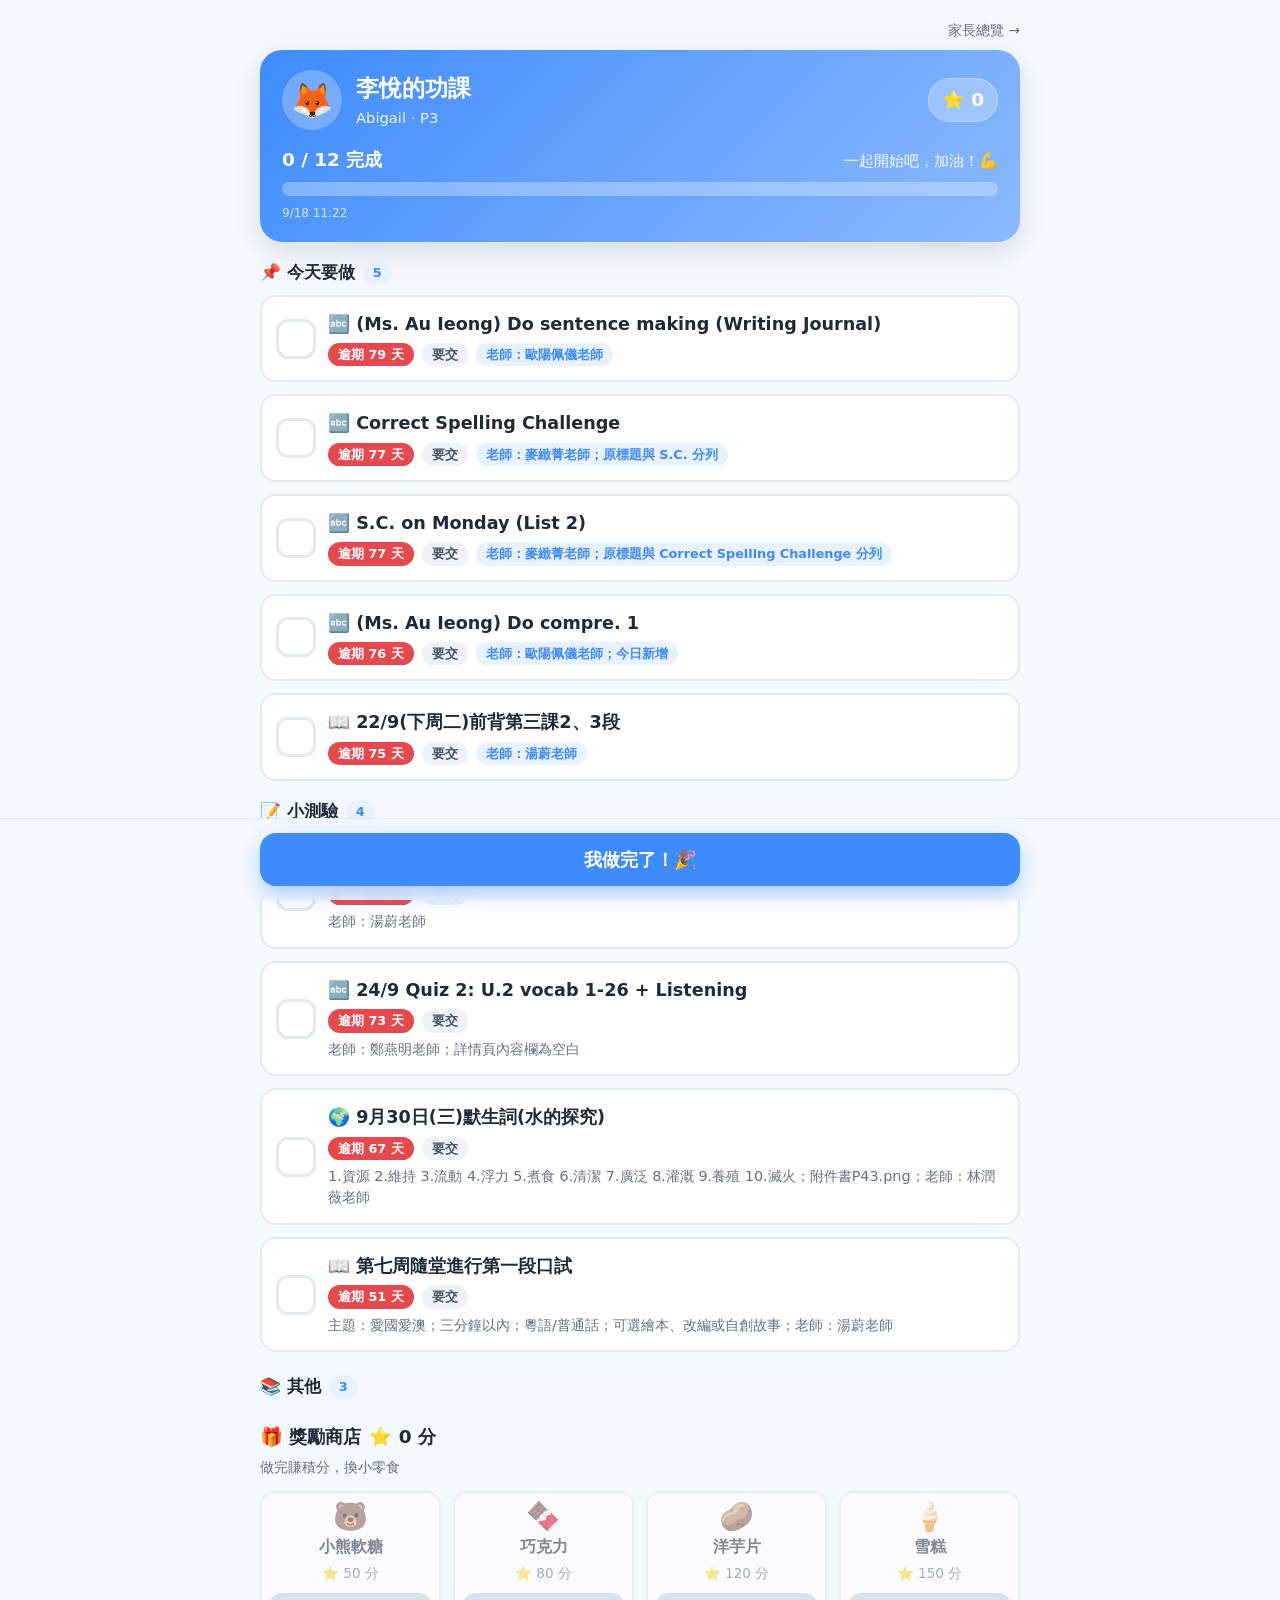
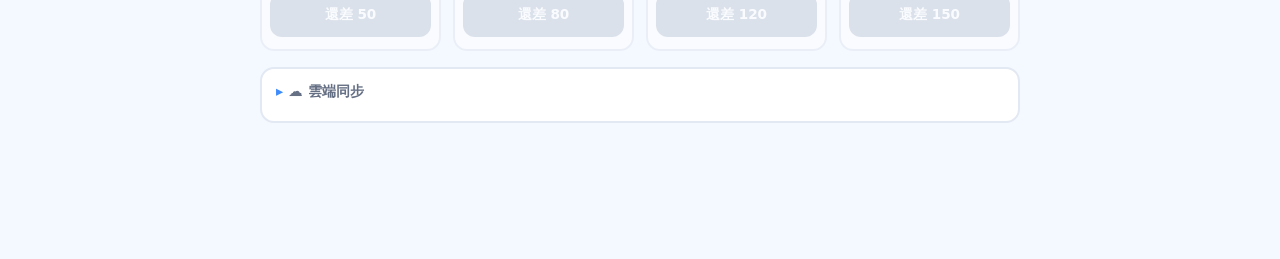
==== commit ed41cb24: "Update Abigail (李悅) eClass homework for 2026-09-18 Morning scan: due-today sentence making; new comp" ====
--- a/abigail.html
+++ b/abigail.html
@@ -3,16 +3,9 @@
 <head>
 <meta charset="utf-8" />
 <meta name="viewport" content="width=device-width, initial-scale=1, viewport-fit=cover" />
-<meta http-equiv="Cache-Control" content="no-cache, no-store, must-revalidate" />
-<meta http-equiv="Pragma" content="no-cache" />
-<meta http-equiv="Expires" content="0" />
-<meta name="mobile-web-app-capable" content="yes" />
-<meta name="apple-mobile-web-app-capable" content="yes" />
-<meta name="apple-mobile-web-app-status-bar-style" content="default" />
-<meta name="theme-color" content="#16a34a" />
 <title>李悅的功課</title>
 <meta name="description" content="李悅（Abigail）自己的功課待辦頁" />
-<link rel="stylesheet" href="assets/child.css?v=20260917-07" />
+<link rel="stylesheet" href="assets/child.css" />
 <style>
   .sync-state.local { background: #f1f5f9; color: #64748b; }
   .sync-state.connecting { background: #fef3c7; color: #d97706; }
@@ -22,16 +15,10 @@
 </head>
 <body data-accent="yue">
   <div class="wrap">
-    <div class="topnav">
-      <a href="index.html" class="nav-back">家長總覽 →</a>
-      <div class="nav-actions">
-        <button type="button" id="btnRefreshData" class="btn-refresh" title="重新整理最新功課"><span class="refresh-icon">🔄</span> <span class="refresh-text">重新整理</span></button>
-        <button type="button" class="sync-state local" data-sync-state-badge id="childSyncBadge" title="點擊查看同步狀態">本機模式 💻</button>
-      </div>
-    </div>
+    <div class="topnav"><a href="index.html">家長總覽 →</a></div>
     <header class="hero">
       <div class="hero-top">
-        <div class="avatar" id="avatar"><img src="assets/abigail_avatar.jpg" alt="🐶 李悅的狗狗頭像" onerror="this.outerHTML='🐶'"></div>
+        <div class="avatar" id="avatar">🦊</div>
         <div class="hero-title">
           <h1><span id="child-name">李悅</span>的功課</h1>
           <div class="who" id="child-who">Abigail · P3</div>
@@ -63,9 +50,9 @@
   <div class="toast" id="toast"></div>
 
   <script>window.CHILD_ID = 'li-yue';</script>
-  <script src="sync-config.js?v=20260917-07"></script>
-  <script src="assets/qrcode.min.js?v=20260917-07"></script>
-  <script src="sync.js?v=20260917-07"></script>
-  <script src="assets/child.js?v=20260917-07"></script>
+  <script src="sync-config.js"></script>
+  <script src="assets/qrcode.min.js"></script>
+  <script src="sync.js"></script>
+  <script src="assets/child.js"></script>
 </body>
 </html>
--- a/assets/child.css
+++ b/assets/child.css
@@ -1,489 +1,216 @@
 /* Tablet-friendly, kid-facing self-management page.
-   Modern tactile design with high contrast and playful rewards.
    Accent color is set per child via body[data-accent]. */
-
 :root {
-  --bg: #f0f7ff;
+  --bg: #f4f8ff;
   --card: #ffffff;
-  --text: #0f172a;
-  --muted: #64748b;
-  --subtle: #94a3b8;
-  --border: #e2e8f0;
-  --border-hover: #cbd5e1;
-  --ok: #10b981;
-  --ok-soft: #ecfdf5;
-  --warn: #f59e0b;
-  --warn-soft: #fffbeb;
-  --overdue: #ef4444;
-  --overdue-soft: #fef2f2;
-  --accent: #2563eb;
-  --accent-soft: #eff6ff;
-  --accent-grad: linear-gradient(135deg, #1d4ed8 0%, #3b82f6 50%, #60a5fa 100%);
-  --star-gold: #f59e0b;
-}
-
-body[data-accent="yue"] {
-  --accent: #16a34a;
-  --accent-soft: #dcfce7;
-  --accent-grad: linear-gradient(135deg, #15803d 0%, #16a34a 50%, #34d399 100%);
-  --bg: #f0fdf4;
-}
-body[data-accent="yue"] .hero {
-  box-shadow: 0 14px 34px -4px rgba(22, 163, 74, 0.28);
-}
-
+  --text: #1f2a37;
+  --muted: #667085;
+  --border: #e3e9f2;
+  --ok: #23b26d;
+  --warn: #e8a800;
+  --overdue: #e5484d;
+  --accent: #3d8bfd;
+  --accent-soft: #e8f1ff;
+}
 body[data-accent="xin"] {
-  --accent: #db2777;
-  --accent-soft: #fdf2f8;
-  --accent-grad: linear-gradient(135deg, #be185d 0%, #ec4899 50%, #f472b6 100%);
-  --bg: #fff5f8;
+  --accent: #ec4899;
+  --accent-soft: #fde8f3;
+  --bg: #fff5fa;
 }
 
 * { box-sizing: border-box; }
 html, body { margin: 0; padding: 0; }
 body {
-  font-family: ui-rounded, "PingFang SC Rounded", -apple-system, BlinkMacSystemFont, "Segoe UI", Roboto, "Noto Sans TC", sans-serif;
+  font-family: ui-rounded, "Noto Sans TC", ui-sans-serif, system-ui, -apple-system, sans-serif;
   background: var(--bg);
   color: var(--text);
   line-height: 1.5;
-  padding: 20px 16px calc(140px + env(safe-area-inset-bottom, 0px));
+  padding: 18px 16px 132px;
   -webkit-text-size-adjust: 100%;
-  -webkit-font-smoothing: antialiased;
-}
-.wrap { max-width: 780px; margin: 0 auto; }
-
-/* Top Navigation Link */
-.topnav { display: flex; justify-content: space-between; align-items: center; margin-bottom: 12px; }
-.topnav a {
-  display: inline-flex; align-items: center; gap: 6px;
-  color: var(--muted); font-size: 0.88rem; font-weight: 700;
-  text-decoration: none; padding: 6px 14px; border-radius: 99px;
-  background: rgba(255, 255, 255, 0.7); border: 1px solid var(--border);
-  backdrop-filter: blur(8px);
-  transition: all 0.2s ease;
-}
-.topnav a:hover {
-  background: #ffffff; color: var(--accent); border-color: var(--accent);
-  box-shadow: 0 4px 12px rgba(0, 0, 0, 0.05); transform: translateY(-1px);
-}
-.nav-actions {
-  display: flex;
-  align-items: center;
-  gap: 8px;
-}
-.btn-refresh {
-  display: inline-flex;
-  align-items: center;
-  gap: 5px;
-  background: rgba(255, 255, 255, 0.85);
-  border: 1px solid var(--border);
-  color: var(--text);
-  font-size: 0.85rem;
-  font-weight: 700;
-  padding: 6px 13px;
-  border-radius: 99px;
-  cursor: pointer;
-  box-shadow: 0 2px 6px rgba(0, 0, 0, 0.04);
-  transition: all 0.2s ease;
-  user-select: none;
-  -webkit-tap-highlight-color: transparent;
-}
-.btn-refresh:hover {
-  background: #ffffff;
-  border-color: var(--accent);
-  color: var(--accent);
-  box-shadow: 0 4px 12px rgba(0, 0, 0, 0.08);
-  transform: translateY(-1px);
-}
-.btn-refresh:active {
-  transform: scale(0.96);
-}
-.btn-refresh .refresh-icon {
-  display: inline-block;
-  transition: transform 0.3s ease;
-}
-.btn-refresh.spinning .refresh-icon {
-  animation: spin-refresh 0.8s linear infinite;
-}
-@keyframes spin-refresh {
-  from { transform: rotate(0deg); }
-  to { transform: rotate(360deg); }
-}
-
-/* Hero Banner */
+}
+.wrap { max-width: 760px; margin: 0 auto; }
+
+/* Header */
 .hero {
-  background: var(--accent-grad);
+  background: linear-gradient(135deg, var(--accent), color-mix(in srgb, var(--accent) 60%, #ffffff));
   color: #fff;
-  border-radius: 26px;
-  padding: 22px 24px;
-  box-shadow: 0 14px 34px -4px rgba(37, 99, 235, 0.25);
-  margin-bottom: 22px;
-  position: relative; overflow: hidden;
-}
-body[data-accent="xin"] .hero {
-  box-shadow: 0 14px 34px -4px rgba(219, 39, 119, 0.25);
-}
-.hero::after {
-  content: ""; position: absolute; right: -40px; bottom: -40px;
-  width: 180px; height: 180px; border-radius: 50%;
-  background: rgba(255, 255, 255, 0.08); pointer-events: none;
-}
-.hero-top { display: flex; align-items: center; gap: 16px; position: relative; z-index: 1; }
+  border-radius: 22px;
+  padding: 20px 22px;
+  box-shadow: 0 10px 30px rgba(0, 0, 0, .12);
+  margin-bottom: 18px;
+}
+.hero-top { display: flex; align-items: center; gap: 14px; }
+.hero-title { flex: 1; }
+.points-pill {
+  background: rgba(255, 255, 255, .25); color: #fff; font-weight: 800;
+  font-size: 1.15rem; border-radius: 99px; padding: 8px 14px; white-space: nowrap;
+  box-shadow: inset 0 0 0 1px rgba(255, 255, 255, .3);
+}
 .avatar {
-  width: 68px; height: 68px; border-radius: 50%;
-  background: rgba(255, 255, 255, 0.25);
-  border: 2px solid rgba(255, 255, 255, 0.4);
+  width: 60px; height: 60px; border-radius: 50%;
+  background: rgba(255, 255, 255, .25);
   display: flex; align-items: center; justify-content: center;
-  font-size: 38px; flex-shrink: 0;
-  box-shadow: 0 4px 12px rgba(0, 0, 0, 0.1);
-  animation: avatar-float 3.5s ease-in-out infinite alternate;
-  overflow: hidden;
-}
-.avatar img {
-  width: 100%; height: 100%; object-fit: cover; border-radius: 50%; display: block;
-}
-@keyframes avatar-float {
-  0% { transform: translateY(0) rotate(0deg); }
-  100% { transform: translateY(-4px) rotate(3deg); }
-}
-.hero-title { flex: 1; }
-.hero h1 {
-  margin: 0; font-size: 1.55rem; font-weight: 800; letter-spacing: -0.01em;
-  text-shadow: 0 2px 4px rgba(0, 0, 0, 0.1);
-}
-.hero .who { opacity: 0.95; font-size: 0.95rem; font-weight: 600; margin-top: 3px; }
-.hero .updated { opacity: 0.8; font-size: 0.78rem; font-weight: 500; margin-top: 8px; }
-
-/* 3D Star Points Pill */
-.points-pill {
-  background: linear-gradient(135deg, #f59e0b, #d97706);
-  color: #fff; font-weight: 800;
-  font-size: 1.2rem; border-radius: 99px; padding: 8px 16px;
-  white-space: nowrap; flex-shrink: 0;
-  border: 2px solid #fef3c7;
-  box-shadow: 0 4px 14px rgba(217, 119, 6, 0.4), inset 0 1px 0 rgba(255, 255, 255, 0.4);
-  display: flex; align-items: center; gap: 6px;
-  transition: transform 0.2s cubic-bezier(0.34, 1.56, 0.64, 1);
-}
-.points-pill:hover { transform: scale(1.05); }
+  font-size: 34px; flex-shrink: 0;
+}
+.hero h1 { margin: 0; font-size: 1.45rem; }
+.hero .who { opacity: .9; font-size: .92rem; margin-top: 2px; }
+.hero .updated { opacity: .75; font-size: .75rem; margin-top: 8px; }
 
 /* Progress */
-.progress-box { margin-top: 18px; position: relative; z-index: 1; }
+.progress-box { margin-top: 16px; }
 .progress-line { display: flex; justify-content: space-between; align-items: baseline; margin-bottom: 8px; }
-.progress-count { font-size: 1.15rem; font-weight: 800; }
-.encourage { font-size: 0.95rem; font-weight: 700; opacity: 0.95; }
-.bar {
-  height: 16px; border-radius: 99px; background: rgba(0, 0, 0, 0.18);
-  overflow: hidden; padding: 2px;
-}
-.bar > i {
-  display: block; height: 100%;
-  background: linear-gradient(90deg, #ffffff, #e0f2fe);
-  width: 0%; transition: width 0.4s cubic-bezier(0.34, 1.56, 0.64, 1);
-  border-radius: 99px;
-  box-shadow: 0 0 10px rgba(255, 255, 255, 0.5);
-}
+.progress-count { font-size: 1.15rem; font-weight: 700; }
+.encourage { font-size: .95rem; opacity: .95; }
+.bar { height: 14px; border-radius: 99px; background: rgba(255, 255, 255, .3); overflow: hidden; }
+.bar > i { display: block; height: 100%; background: #fff; width: 0%; transition: width .35s ease; border-radius: 99px; }
 
 /* Sections */
-.section { margin: 24px 0 8px; }
+.section { margin: 18px 0 4px; }
 .section h2 {
-  font-size: 1.15rem; font-weight: 800; margin: 0 0 12px;
-  display: flex; align-items: center; gap: 10px;
+  font-size: 1.05rem; margin: 0 0 10px; display: flex; align-items: center; gap: 8px;
 }
 .section .badge {
-  font-size: 0.82rem; font-weight: 800; color: var(--accent);
-  background: var(--accent-soft); border-radius: 99px; padding: 3px 11px;
-  border: 1px solid color-mix(in srgb, var(--accent) 30%, transparent);
-}
-
-/* Task Cards */
+  font-size: .8rem; font-weight: 700; color: var(--accent);
+  background: var(--accent-soft); border-radius: 99px; padding: 2px 10px;
+}
+
+/* Task cards */
 ul.tasks { list-style: none; margin: 0; padding: 0; display: grid; gap: 12px; }
 .task {
-  display: grid; grid-template-columns: 46px 1fr; gap: 14px; align-items: center;
-  background: var(--card); border: 2px solid var(--border); border-radius: 18px;
-  padding: 14px 16px; cursor: pointer; user-select: none;
-  transition: all 0.2s cubic-bezier(0.4, 0, 0.2, 1);
-  min-height: 64px;
-  box-shadow: 0 3px 12px rgba(0, 0, 0, 0.03);
-}
-.task:hover {
-  border-color: var(--border-hover);
-  transform: translateY(-2px);
-  box-shadow: 0 8px 20px rgba(0, 0, 0, 0.06);
-}
-.task:active { transform: scale(0.99); }
-.task.done {
-  background: #f0fdf4; border-color: #a7f3d0;
-  box-shadow: none;
-}
-
-/* Checkbox */
+  display: grid; grid-template-columns: 40px 1fr; gap: 12px; align-items: center;
+  background: var(--card); border: 2px solid var(--border); border-radius: 16px;
+  padding: 14px 14px; cursor: pointer; user-select: none;
+  transition: border-color .15s, background .15s, transform .05s;
+  min-height: 60px;
+}
+.task:active { transform: scale(.995); }
+.task.done { background: #f3faf6; border-color: #bfe6cf; }
 .check {
-  width: 44px; height: 44px; border-radius: 14px;
-  border: 3px solid var(--border); background: #ffffff;
+  width: 40px; height: 40px; border-radius: 12px;
+  border: 3px solid var(--border); background: #fff;
   display: flex; align-items: center; justify-content: center;
-  font-size: 26px; font-weight: 900; color: transparent; flex-shrink: 0;
-  transition: all 0.2s cubic-bezier(0.34, 1.56, 0.64, 1);
-  box-shadow: inset 0 1px 3px rgba(0, 0, 0, 0.05);
-}
-.task:hover .check { border-color: var(--border-hover); }
-.task.done .check {
-  background: linear-gradient(135deg, #10b981, #059669);
-  border-color: #10b981; color: #ffffff;
-  transform: scale(1.06);
-  box-shadow: 0 4px 12px rgba(16, 185, 129, 0.35);
-}
-
-.t-title { font-size: 1.15rem; font-weight: 800; line-height: 1.35; color: var(--text); }
+  font-size: 26px; color: transparent; flex-shrink: 0; transition: all .15s;
+}
+.task.done .check { background: var(--ok); border-color: var(--ok); color: #fff; }
+.t-title { font-size: 1.1rem; font-weight: 700; }
 .task.done .t-title { text-decoration: line-through; color: var(--muted); }
 .t-meta { display: flex; flex-wrap: wrap; gap: 8px; margin-top: 6px; align-items: center; }
-.t-sub { font-size: 0.95rem; color: var(--muted); font-weight: 600; }
-.chip {
-  font-size: 0.82rem; font-weight: 800; border-radius: 99px; padding: 3px 11px;
-}
-.chip.due-today {
-  background: #fee2e2; color: #dc2626; border: 1px solid #fca5a5;
-}
-.chip.due-soon {
-  background: #fef3c7; color: #d97706; border: 1px solid #fcd34d;
-}
-.chip.due-later {
-  background: var(--accent-soft); color: var(--accent); border: 1px solid color-mix(in srgb, var(--accent) 30%, transparent);
-}
-.chip.overdue {
-  background: var(--overdue); color: #ffffff; box-shadow: 0 2px 6px rgba(239, 68, 68, 0.35);
-}
-.chip.submit {
-  background: #f1f5f9; color: #475467; border: 1px solid #e2e8f0;
-}
-.chip.nosubmit {
-  background: #ecfdf5; color: #059669; border: 1px solid #a7f3d0;
-}
-.t-detail {
-  font-size: 0.9rem; font-weight: 500; color: var(--muted); margin-top: 6px;
-  background: rgba(0, 0, 0, 0.02); padding: 6px 10px; border-radius: 8px;
-}
-
-.empty {
-  color: var(--muted); font-size: 1.05rem; font-weight: 700;
-  padding: 32px 20px; text-align: center;
-  background: var(--card); border: 2px dashed var(--border); border-radius: 20px;
-}
-
-/* Kid-friendly Gantt Timeline */
-.tl-section { margin: 12px 0; }
-.tl-fold {
-  background: var(--card); border: 2px solid var(--border);
-  border-radius: 18px; padding: 4px 16px 14px;
-}
+.t-sub { font-size: .95rem; color: var(--muted); }
+.chip { font-size: .8rem; font-weight: 700; border-radius: 99px; padding: 2px 10px; }
+.chip.due-today { background: #fff0f0; color: var(--overdue); }
+.chip.due-soon { background: #fff7e6; color: var(--warn); }
+.chip.due-later { background: var(--accent-soft); color: var(--accent); }
+.chip.overdue { background: var(--overdue); color: #fff; }
+.chip.submit { background: #eef2f7; color: #475467; }
+.chip.nosubmit { background: #f1faf4; color: var(--ok); }
+.t-detail { font-size: .9rem; color: var(--muted); margin-top: 6px; }
+
+.empty { color: var(--muted); font-size: 1rem; padding: 20px; text-align: center; background: var(--card); border: 2px dashed var(--border); border-radius: 16px; }
+
+/* Kid-friendly Gantt-style timeline — folded by default */
+.tl-section { margin: 8px 0; }
 .tl-fold summary {
-  cursor: pointer; color: var(--text); font-weight: 800; font-size: 0.98rem;
-  padding: 10px 0 6px; list-style: none; display: flex; align-items: center; justify-content: space-between;
-}
-.tl-fold summary::-webkit-details-marker { display: none; }
-.tl-fold summary::after { content: "▾"; font-size: 1.1rem; color: var(--muted); }
-.tl-fold:not([open]) summary::after { transform: rotate(-90deg); }
-.tl-fold[open] summary { margin-bottom: 10px; }
-.tl-wrap { background: transparent; padding: 0; }
-.tl-axis { position: relative; height: 20px; margin-bottom: 10px; }
-.tl-axis .tl-start, .tl-axis .tl-end {
-  position: absolute; top: 0; font-size: 0.78rem; color: var(--muted); font-weight: 700;
-}
+  cursor: pointer; color: var(--muted); font-weight: 700; font-size: .95rem; padding: 6px 0;
+}
+.tl-fold[open] summary { margin-bottom: 8px; }
+.tl-wrap { background: var(--card); border: 2px solid var(--border); border-radius: 16px; padding: 14px; }
+.tl-axis { position: relative; height: 18px; margin-bottom: 8px; }
+.tl-axis .tl-start, .tl-axis .tl-end { position: absolute; top: 0; font-size: .78rem; color: var(--muted); font-weight: 600; }
 .tl-axis .tl-start { left: 0; }
 .tl-axis .tl-end { right: 0; }
-.tl-today-label {
-  position: absolute; top: 0; transform: translateX(-50%);
-  font-size: 0.78rem; font-weight: 800; color: #fff;
-  background: var(--accent); padding: 1px 6px; border-radius: 4px;
-  white-space: nowrap;
-}
+.tl-today-label { position: absolute; top: 0; transform: translateX(-50%); font-size: .75rem; font-weight: 800; color: var(--accent); white-space: nowrap; }
 .tl-lanes { position: relative; }
-.tl-today-line {
-  position: absolute; top: 0; bottom: 0; width: 3px;
-  background: var(--accent); border-radius: 2px; z-index: 0;
-  opacity: 0.5; pointer-events: none;
-}
-.tl-lane { position: relative; margin-bottom: 14px; }
-.tl-lane:last-child { margin-bottom: 4px; }
-.tl-lanelabel {
-  display: flex; justify-content: space-between; gap: 10px;
-  font-size: 0.92rem; font-weight: 700; margin-bottom: 4px; position: relative; z-index: 1;
-}
-.tl-lanelabel .tl-when { color: var(--muted); font-weight: 700; font-size: 0.8rem; flex-shrink: 0; }
-.tl-track {
-  position: relative; height: 18px; background: var(--bg);
-  border-radius: 8px; z-index: 1; border: 1px solid var(--border);
-}
-.tl-bar {
-  position: absolute; top: 2px; height: 12px; border-radius: 6px;
-  background: var(--accent-grad); min-width: 8px;
-}
-.tl-bar.soon { background: linear-gradient(90deg, #f59e0b, #fbbf24); }
-.tl-bar.overdue { background: linear-gradient(90deg, #ef4444, #f87171); }
-.tl-bar.done { opacity: 0.28; }
-body.simple .tl-lanelabel { font-size: 1.05rem; }
-
-.more-fold {
-  background: var(--card); border: 2px solid var(--border);
-  border-radius: 18px; padding: 4px 16px 14px; margin-top: 10px;
-}
+.tl-today-line { position: absolute; top: 0; bottom: 0; width: 3px; background: var(--accent); border-radius: 2px; z-index: 0; opacity: .45; pointer-events: none; }
+.tl-lane { position: relative; margin-bottom: 12px; }
+.tl-lane:last-child { margin-bottom: 2px; }
+.tl-lanelabel { display: flex; justify-content: space-between; gap: 10px; font-size: .92rem; font-weight: 700; margin-bottom: 3px; position: relative; z-index: 1; }
+.tl-lanelabel .tl-when { color: var(--muted); font-weight: 700; font-size: .8rem; flex-shrink: 0; }
+.tl-track { position: relative; height: 18px; background: var(--bg); border-radius: 8px; z-index: 1; }
+.tl-bar { position: absolute; top: 3px; height: 12px; border-radius: 6px; background: var(--accent); min-width: 8px; }
+.tl-bar.soon { background: var(--warn); }
+.tl-bar.overdue { background: var(--overdue); }
+.tl-bar.done { opacity: .3; }
+body.simple .tl-lanelabel { font-size: 1rem; }
+
 .more-fold summary {
-  cursor: pointer; font-size: 1.05rem; font-weight: 800;
-  display: flex; align-items: center; justify-content: space-between;
-  padding: 8px 0; list-style: none;
-}
-.more-fold summary::-webkit-details-marker { display: none; }
-.more-fold summary::after { content: "▾"; font-size: 1.1rem; color: var(--muted); }
-.more-fold:not([open]) summary::after { transform: rotate(-90deg); }
-.more-fold .tasks { margin-top: 12px; }
-
-/* Reward Shop (Snack Bar) */
-.shop-section {
-  margin: 28px 0 12px;
-  background: #ffffff;
-  border: 2px solid var(--border);
-  border-radius: 24px;
-  padding: 20px 20px 22px;
-  box-shadow: 0 4px 16px rgba(0, 0, 0, 0.03);
-}
-.shop-section h2 {
-  font-size: 1.25rem; font-weight: 800; margin: 0 0 6px;
-  display: flex; align-items: center; gap: 10px;
-}
-.shop-hint { color: var(--muted); font-size: 0.92rem; font-weight: 600; margin-bottom: 16px; }
-.shop-grid { display: grid; grid-template-columns: repeat(2, 1fr); gap: 14px; }
+  cursor: pointer; font-size: 1.05rem; font-weight: 700;
+  display: flex; align-items: center; gap: 8px; padding: 4px 0;
+}
+.more-fold .tasks { margin-top: 10px; }
+
+/* Reward shop */
+.shop-section { margin: 20px 0 8px; }
+.shop-section h2 { font-size: 1.15rem; margin: 0 0 6px; display: flex; align-items: center; gap: 8px; }
+.shop-hint { color: var(--muted); font-size: .9rem; margin-bottom: 12px; }
+.shop-grid { display: grid; grid-template-columns: repeat(2, 1fr); gap: 12px; }
 @media (min-width: 560px) { .shop-grid { grid-template-columns: repeat(4, 1fr); } }
-
 .shop-item {
-  background: var(--bg); border: 2px solid var(--border); border-radius: 18px;
-  padding: 14px 10px 14px; text-align: center; display: flex; flex-direction: column;
-  align-items: center; gap: 6px; transition: all 0.2s cubic-bezier(0.4, 0, 0.2, 1);
-  position: relative;
-}
-.shop-item:not(.locked):hover {
-  border-color: var(--accent);
-  transform: translateY(-2px);
-  box-shadow: 0 6px 16px rgba(0, 0, 0, 0.06);
-}
-.shop-item.locked { opacity: 0.6; filter: grayscale(0.2); }
-.shop-emoji { font-size: 34px; line-height: 1.1; margin-bottom: 2px; }
-.shop-name { font-weight: 800; font-size: 1.05rem; color: var(--text); }
-.shop-cost { color: var(--muted); font-size: 0.85rem; font-weight: 700; }
-
-/* Tactile 3D Button */
+  background: var(--card); border: 2px solid var(--border); border-radius: 14px;
+  padding: 10px 8px 12px; text-align: center; display: flex; flex-direction: column;
+  align-items: center; gap: 4px;
+}
+.shop-item.locked { opacity: .55; }
+.shop-emoji { font-size: 28px; line-height: 1; }
+.shop-name { font-weight: 700; font-size: 1rem; }
+.shop-cost { color: var(--muted); font-size: .85rem; }
 .shop-btn {
-  margin-top: 8px; font-family: inherit; font-weight: 800; font-size: 0.95rem;
-  color: #fff; background: var(--accent); border: none; border-radius: 14px;
-  padding: 10px 14px; cursor: pointer; width: 100%; min-height: 46px;
-  box-shadow: 0 4px 0 color-mix(in srgb, var(--accent) 70%, #000);
-  transition: all 0.1s ease;
-}
-.shop-btn:not(:disabled):hover {
-  filter: brightness(1.08);
-}
-.shop-btn:not(:disabled):active {
-  transform: translateY(3px);
-  box-shadow: 0 1px 0 color-mix(in srgb, var(--accent) 70%, #000);
-}
-.shop-btn:disabled {
-  background: #cbd5e1; color: #64748b; cursor: not-allowed;
-  font-size: 0.82rem; box-shadow: none;
-}
-
-/* Simple Mode for Youngest Child (Gloria P1) */
-body.simple .t-title { font-size: 1.3rem; }
-body.simple .task { min-height: 78px; padding: 18px 20px; border-radius: 22px; }
-body.simple .check { width: 50px; height: 50px; font-size: 30px; border-radius: 16px; }
-body.simple .hero h1 { font-size: 1.95rem; }
-body.simple .shop-name { font-size: 1.15rem; }
-body.simple .shop-emoji { font-size: 38px; }
-
-/* Fixed Celebration Action Dock */
+  margin-top: 6px; font-family: inherit; font-weight: 800; font-size: 1rem;
+  color: #fff; background: var(--accent); border: none; border-radius: 12px;
+  padding: 10px 14px; cursor: pointer; width: 100%; min-height: 44px;
+}
+.shop-btn:disabled { background: #c7cfda; color: #fff; cursor: not-allowed; font-size: .85rem; }
+.shop-btn:not(:disabled):active { transform: translateY(1px); }
+body.simple .shop-name { font-size: 1.05rem; }
+body.simple .shop-emoji { font-size: 32px; }
+
+/* simple mode: bigger for the youngest child */
+body.simple .t-title { font-size: 1.25rem; }
+body.simple .task { min-height: 76px; padding: 18px; }
+body.simple .hero h1 { font-size: 1.9rem; }
+
+/* Done bar (sticky) */
 .donebar {
   position: fixed; left: 0; right: 0; bottom: 0;
-  background: rgba(255, 255, 255, 0.88);
-  backdrop-filter: blur(16px);
-  -webkit-backdrop-filter: blur(16px);
+  background: color-mix(in srgb, var(--bg) 92%, transparent);
+  backdrop-filter: blur(8px);
   border-top: 1px solid var(--border);
   padding: 14px 16px calc(14px + env(safe-area-inset-bottom));
   display: flex; justify-content: center;
-  box-shadow: 0 -8px 24px rgba(0, 0, 0, 0.06);
-  z-index: 10;
 }
 .donebar button {
-  font-family: inherit; font-size: 1.25rem; font-weight: 800;
-  color: #fff; background: var(--accent-grad); border: none;
-  border-radius: 18px; padding: 15px 30px; cursor: pointer;
-  box-shadow: 0 8px 22px color-mix(in srgb, var(--accent) 45%, transparent);
-  max-width: 780px; width: 100%;
-  transition: all 0.15s cubic-bezier(0.34, 1.56, 0.64, 1);
-}
-.donebar button:hover {
-  transform: translateY(-2px) scale(1.01);
-  box-shadow: 0 12px 28px color-mix(in srgb, var(--accent) 55%, transparent);
-}
-.donebar button:active { transform: translateY(2px) scale(0.99); }
-
-/* Toast */
+  font-family: inherit; font-size: 1.15rem; font-weight: 800;
+  color: #fff; background: var(--accent); border: none;
+  border-radius: 16px; padding: 14px 28px; cursor: pointer;
+  box-shadow: 0 8px 20px color-mix(in srgb, var(--accent) 40%, transparent);
+  max-width: 760px; width: 100%;
+}
+.donebar button:active { transform: translateY(1px); }
+
 .toast {
-  position: fixed; left: 50%;
-  bottom: calc(108px + env(safe-area-inset-bottom, 0px));
-  transform: translateX(-50%);
-  background: rgba(15, 23, 42, 0.95); color: #ffffff;
-  border: 1px solid rgba(255, 255, 255, 0.15);
-  box-shadow: 0 12px 30px rgba(0, 0, 0, 0.35);
-  backdrop-filter: blur(10px);
-  -webkit-backdrop-filter: blur(10px);
-  padding: 12px 22px; border-radius: 14px; display: none; z-index: 99;
-  font-size: 1.05rem; font-weight: 700; max-width: 90vw; text-align: center;
-}
-.toast.show { display: block !important; }
-
-.loading { padding: 48px 20px; text-align: center; color: var(--muted); font-size: 1.1rem; font-weight: 600; }
-
-/* Cloud Sync */
-.sync-fold {
-  margin: 18px 0 6px; background: var(--card); border: 2px solid var(--border);
-  border-radius: 18px; padding: 4px 16px 14px;
-}
-.sync-fold > summary {
-  cursor: pointer; color: var(--muted); font-weight: 800; font-size: 0.92rem;
-  padding: 10px 0 6px; list-style: none; display: flex; align-items: center; justify-content: space-between;
-}
+  position: fixed; left: 50%; bottom: 92px; transform: translateX(-50%);
+  background: #103a26; color: #d6ffe9; border: 1px solid #23b26d;
+  padding: 12px 18px; border-radius: 12px; display: none; z-index: 20;
+  font-size: 1rem; max-width: 90vw; text-align: center;
+}
+
+.topnav { text-align: right; margin-bottom: 8px; }
+.topnav a { color: var(--muted); font-size: .85rem; text-decoration: none; }
+.topnav a:hover { text-decoration: underline; }
+
+.loading { padding: 40px; text-align: center; color: var(--muted); }
+
+/* Cloud sync (collapsed by default to keep the page clean) */
+.sync-fold { margin: 16px 0 4px; background: var(--card); border: 2px solid var(--border); border-radius: 14px; padding: 2px 14px 12px; }
+.sync-fold > summary { cursor: pointer; color: var(--muted); font-weight: 700; font-size: 0.9rem; padding: 10px 0 6px; list-style: none; }
 .sync-fold > summary::-webkit-details-marker { display: none; }
-.sync-fold > summary::after { content: "▾"; font-size: 1.1rem; color: var(--muted); }
-.sync-fold:not([open]) summary::after { transform: rotate(-90deg); }
+.sync-fold > summary::before { content: "▸ "; color: var(--accent); }
+.sync-fold[open] > summary::before { content: "▾ "; }
 .sync-panel { font-size: 0.85rem; }
 .sync-header { display: flex; align-items: center; justify-content: space-between; gap: 8px; }
-.sync-state {
-  padding: 3px 12px; border-radius: 99px; background: var(--accent-soft);
-  color: var(--muted); font-size: 0.74rem; font-weight: 800; white-space: nowrap;
-}
-.sync-state.connected { background: #dcfce7; color: #15803d; }
-.sync-state.local { background: #f1f5f9; color: #64748b; }
-.sync-state.connecting { background: #fef3c7; color: #d97706; }
-.sync-state.offline { background: #fee2e2; color: #ef4444; }
-.sync-copy, .sync-message { color: var(--muted); font-size: 0.8rem; margin-top: 6px; }
-.sync-controls { display: flex; flex-wrap: wrap; gap: 8px; margin-top: 10px; align-items: center; }
-.sync-controls label { color: var(--muted); font-size: 0.8rem; font-weight: 700; }
-.sync-controls input {
-  border: 2px solid var(--border); border-radius: 11px; padding: 8px 12px;
-  font-size: 0.88rem; min-width: 220px; font-family: ui-monospace, monospace;
-}
-.sync-controls input:focus { outline: none; border-color: var(--accent); }
-.sync-controls button {
-  font-family: inherit; font-weight: 700; font-size: 0.84rem;
-  border: 2px solid var(--border); background: #fff; border-radius: 11px;
-  padding: 8px 14px; cursor: pointer; transition: all 0.15s;
-}
-.sync-controls button:hover { border-color: var(--accent); color: var(--accent); }
-
-@media (max-width: 480px) {
-  body { padding: 16px 12px calc(140px + env(safe-area-inset-bottom, 0px)); }
-  .hero { padding: 18px 18px; border-radius: 20px; }
-  .hero-top { gap: 12px; }
-  .avatar { width: 56px; height: 56px; font-size: 32px; }
-  .hero h1 { font-size: 1.35rem; }
-  .points-pill { font-size: 1.05rem; padding: 6px 12px; }
-  .sync-controls input { min-width: 0; width: 100%; }
-}
+.sync-state { padding: 2px 10px; border-radius: 99px; background: var(--accent-soft); color: var(--muted); font-size: 0.72rem; font-weight: 800; white-space: nowrap; }
+.sync-state.connected { background: #dff8ef; color: #207f69; }
+.sync-copy, .sync-message { color: var(--muted); font-size: 0.78rem; margin-top: 4px; }
+.sync-controls { display: flex; flex-wrap: wrap; gap: 6px; margin-top: 8px; align-items: center; }
+.sync-controls label { color: var(--muted); font-size: 0.78rem; font-weight: 700; }
+.sync-controls input { border: 2px solid var(--border); border-radius: 10px; padding: 8px 10px; font-size: 0.85rem; min-width: 200px; font-family: inherit; }
+.sync-controls button { font-family: inherit; font-weight: 700; font-size: 0.8rem; border: 2px solid var(--border); background: #fff; border-radius: 10px; padding: 8px 10px; cursor: pointer; }
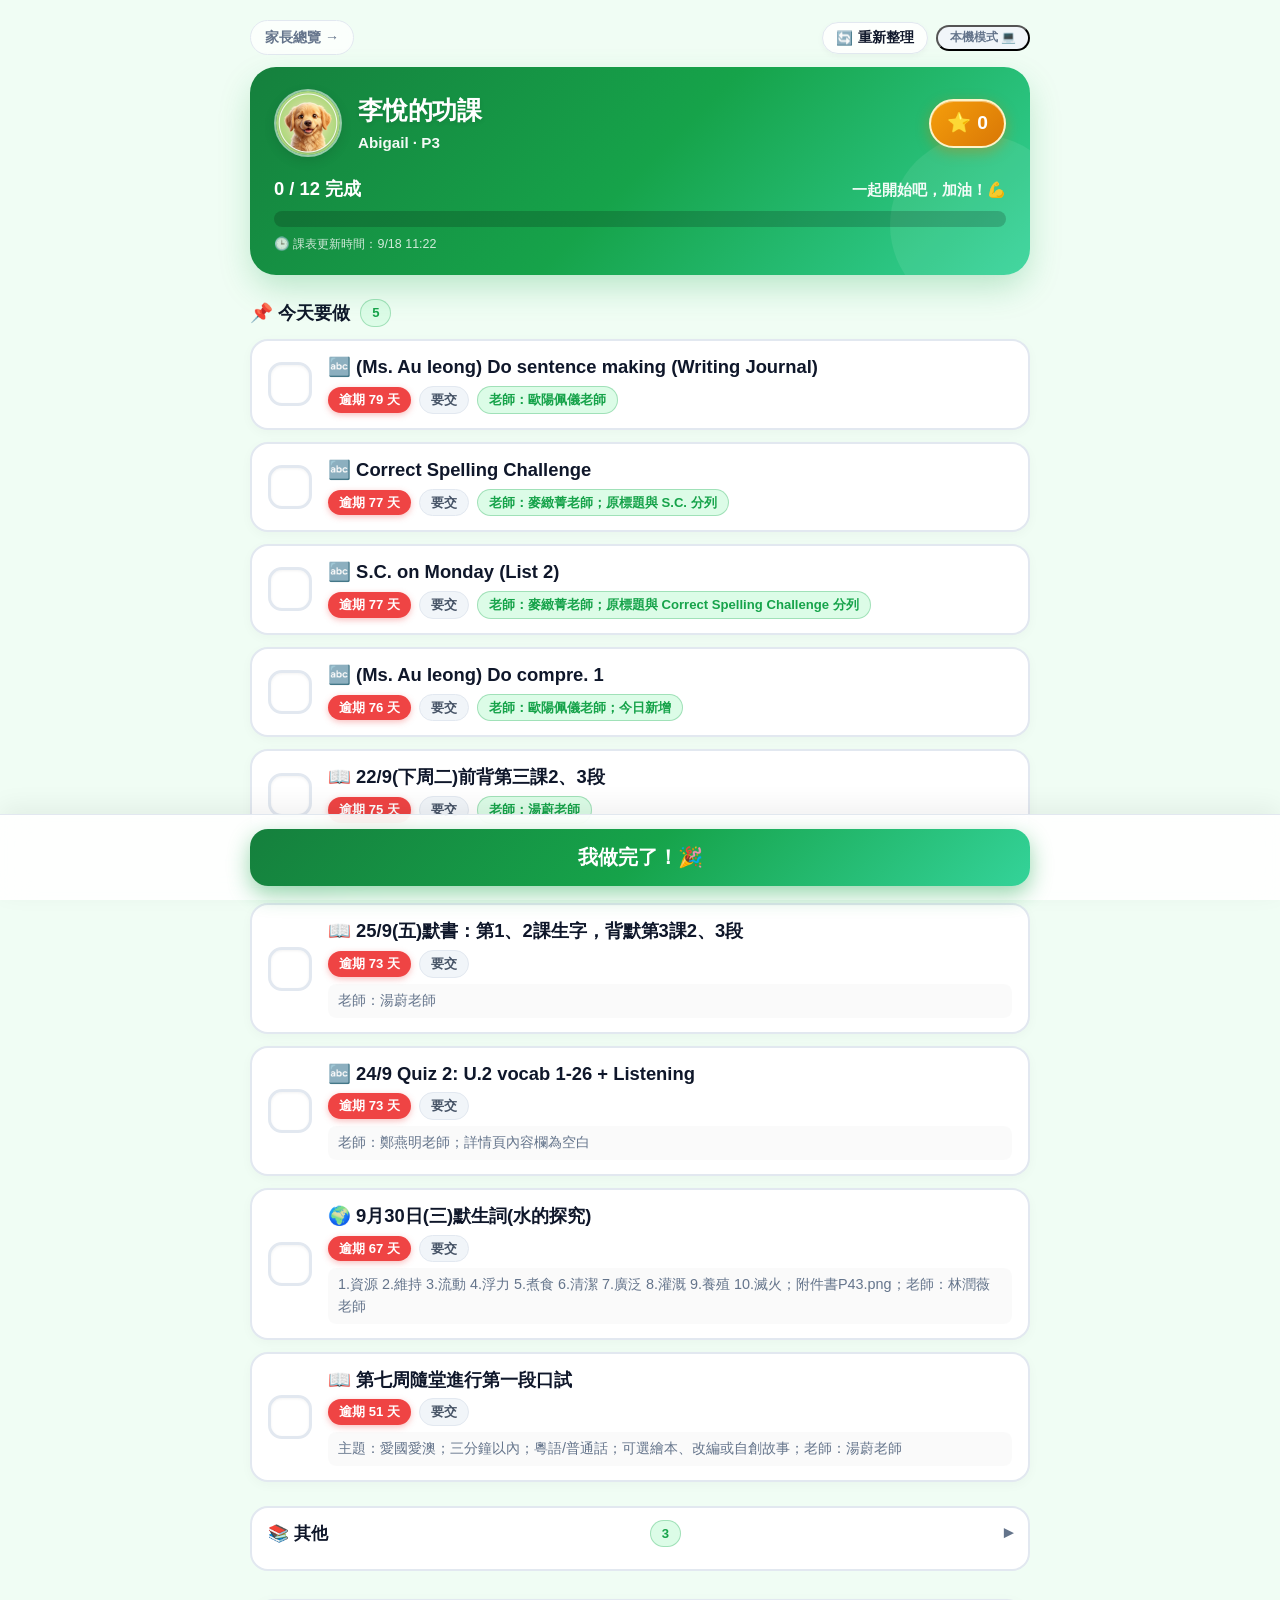
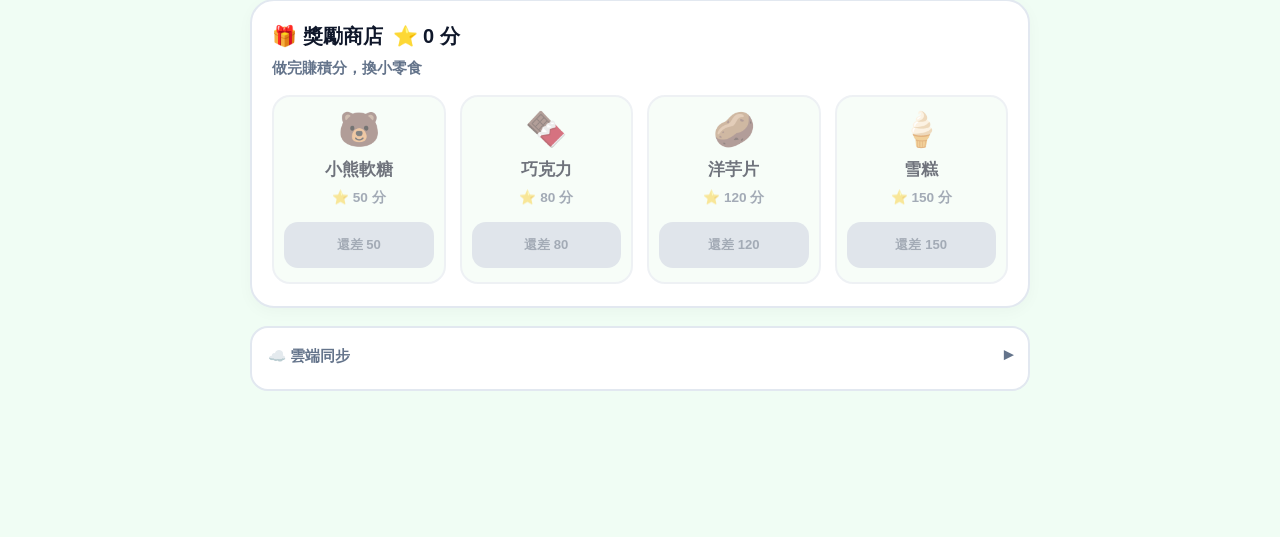
==== commit fa98b0f6: "Restore repo assets/HTML/scripts after accidental deletion Keep Abigail 2026-09-18 homework status a" ====
--- a/abigail.html
+++ b/abigail.html
@@ -3,9 +3,16 @@
 <head>
 <meta charset="utf-8" />
 <meta name="viewport" content="width=device-width, initial-scale=1, viewport-fit=cover" />
+<meta http-equiv="Cache-Control" content="no-cache, no-store, must-revalidate" />
+<meta http-equiv="Pragma" content="no-cache" />
+<meta http-equiv="Expires" content="0" />
+<meta name="mobile-web-app-capable" content="yes" />
+<meta name="apple-mobile-web-app-capable" content="yes" />
+<meta name="apple-mobile-web-app-status-bar-style" content="default" />
+<meta name="theme-color" content="#16a34a" />
 <title>李悅的功課</title>
 <meta name="description" content="李悅（Abigail）自己的功課待辦頁" />
-<link rel="stylesheet" href="assets/child.css" />
+<link rel="stylesheet" href="assets/child.css?v=20260917-07" />
 <style>
   .sync-state.local { background: #f1f5f9; color: #64748b; }
   .sync-state.connecting { background: #fef3c7; color: #d97706; }
@@ -15,10 +22,16 @@
 </head>
 <body data-accent="yue">
   <div class="wrap">
-    <div class="topnav"><a href="index.html">家長總覽 →</a></div>
+    <div class="topnav">
+      <a href="index.html" class="nav-back">家長總覽 →</a>
+      <div class="nav-actions">
+        <button type="button" id="btnRefreshData" class="btn-refresh" title="重新整理最新功課"><span class="refresh-icon">🔄</span> <span class="refresh-text">重新整理</span></button>
+        <button type="button" class="sync-state local" data-sync-state-badge id="childSyncBadge" title="點擊查看同步狀態">本機模式 💻</button>
+      </div>
+    </div>
     <header class="hero">
       <div class="hero-top">
-        <div class="avatar" id="avatar">🦊</div>
+        <div class="avatar" id="avatar"><img src="assets/abigail_avatar.jpg" alt="🐶 李悅的狗狗頭像" onerror="this.outerHTML='🐶'"></div>
         <div class="hero-title">
           <h1><span id="child-name">李悅</span>的功課</h1>
           <div class="who" id="child-who">Abigail · P3</div>
@@ -50,9 +63,9 @@
   <div class="toast" id="toast"></div>
 
   <script>window.CHILD_ID = 'li-yue';</script>
-  <script src="sync-config.js"></script>
-  <script src="assets/qrcode.min.js"></script>
-  <script src="sync.js"></script>
-  <script src="assets/child.js"></script>
+  <script src="sync-config.js?v=20260917-07"></script>
+  <script src="assets/qrcode.min.js?v=20260917-07"></script>
+  <script src="sync.js?v=20260917-07"></script>
+  <script src="assets/child.js?v=20260917-07"></script>
 </body>
 </html>
--- a/assets/child.css
+++ b/assets/child.css
@@ -1,216 +1,489 @@
 /* Tablet-friendly, kid-facing self-management page.
+   Modern tactile design with high contrast and playful rewards.
    Accent color is set per child via body[data-accent]. */
+
 :root {
-  --bg: #f4f8ff;
+  --bg: #f0f7ff;
   --card: #ffffff;
-  --text: #1f2a37;
-  --muted: #667085;
-  --border: #e3e9f2;
-  --ok: #23b26d;
-  --warn: #e8a800;
-  --overdue: #e5484d;
-  --accent: #3d8bfd;
-  --accent-soft: #e8f1ff;
-}
+  --text: #0f172a;
+  --muted: #64748b;
+  --subtle: #94a3b8;
+  --border: #e2e8f0;
+  --border-hover: #cbd5e1;
+  --ok: #10b981;
+  --ok-soft: #ecfdf5;
+  --warn: #f59e0b;
+  --warn-soft: #fffbeb;
+  --overdue: #ef4444;
+  --overdue-soft: #fef2f2;
+  --accent: #2563eb;
+  --accent-soft: #eff6ff;
+  --accent-grad: linear-gradient(135deg, #1d4ed8 0%, #3b82f6 50%, #60a5fa 100%);
+  --star-gold: #f59e0b;
+}
+
+body[data-accent="yue"] {
+  --accent: #16a34a;
+  --accent-soft: #dcfce7;
+  --accent-grad: linear-gradient(135deg, #15803d 0%, #16a34a 50%, #34d399 100%);
+  --bg: #f0fdf4;
+}
+body[data-accent="yue"] .hero {
+  box-shadow: 0 14px 34px -4px rgba(22, 163, 74, 0.28);
+}
+
 body[data-accent="xin"] {
-  --accent: #ec4899;
-  --accent-soft: #fde8f3;
-  --bg: #fff5fa;
+  --accent: #db2777;
+  --accent-soft: #fdf2f8;
+  --accent-grad: linear-gradient(135deg, #be185d 0%, #ec4899 50%, #f472b6 100%);
+  --bg: #fff5f8;
 }
 
 * { box-sizing: border-box; }
 html, body { margin: 0; padding: 0; }
 body {
-  font-family: ui-rounded, "Noto Sans TC", ui-sans-serif, system-ui, -apple-system, sans-serif;
+  font-family: ui-rounded, "PingFang SC Rounded", -apple-system, BlinkMacSystemFont, "Segoe UI", Roboto, "Noto Sans TC", sans-serif;
   background: var(--bg);
   color: var(--text);
   line-height: 1.5;
-  padding: 18px 16px 132px;
+  padding: 20px 16px calc(140px + env(safe-area-inset-bottom, 0px));
   -webkit-text-size-adjust: 100%;
-}
-.wrap { max-width: 760px; margin: 0 auto; }
-
-/* Header */
+  -webkit-font-smoothing: antialiased;
+}
+.wrap { max-width: 780px; margin: 0 auto; }
+
+/* Top Navigation Link */
+.topnav { display: flex; justify-content: space-between; align-items: center; margin-bottom: 12px; }
+.topnav a {
+  display: inline-flex; align-items: center; gap: 6px;
+  color: var(--muted); font-size: 0.88rem; font-weight: 700;
+  text-decoration: none; padding: 6px 14px; border-radius: 99px;
+  background: rgba(255, 255, 255, 0.7); border: 1px solid var(--border);
+  backdrop-filter: blur(8px);
+  transition: all 0.2s ease;
+}
+.topnav a:hover {
+  background: #ffffff; color: var(--accent); border-color: var(--accent);
+  box-shadow: 0 4px 12px rgba(0, 0, 0, 0.05); transform: translateY(-1px);
+}
+.nav-actions {
+  display: flex;
+  align-items: center;
+  gap: 8px;
+}
+.btn-refresh {
+  display: inline-flex;
+  align-items: center;
+  gap: 5px;
+  background: rgba(255, 255, 255, 0.85);
+  border: 1px solid var(--border);
+  color: var(--text);
+  font-size: 0.85rem;
+  font-weight: 700;
+  padding: 6px 13px;
+  border-radius: 99px;
+  cursor: pointer;
+  box-shadow: 0 2px 6px rgba(0, 0, 0, 0.04);
+  transition: all 0.2s ease;
+  user-select: none;
+  -webkit-tap-highlight-color: transparent;
+}
+.btn-refresh:hover {
+  background: #ffffff;
+  border-color: var(--accent);
+  color: var(--accent);
+  box-shadow: 0 4px 12px rgba(0, 0, 0, 0.08);
+  transform: translateY(-1px);
+}
+.btn-refresh:active {
+  transform: scale(0.96);
+}
+.btn-refresh .refresh-icon {
+  display: inline-block;
+  transition: transform 0.3s ease;
+}
+.btn-refresh.spinning .refresh-icon {
+  animation: spin-refresh 0.8s linear infinite;
+}
+@keyframes spin-refresh {
+  from { transform: rotate(0deg); }
+  to { transform: rotate(360deg); }
+}
+
+/* Hero Banner */
 .hero {
-  background: linear-gradient(135deg, var(--accent), color-mix(in srgb, var(--accent) 60%, #ffffff));
+  background: var(--accent-grad);
   color: #fff;
-  border-radius: 22px;
-  padding: 20px 22px;
-  box-shadow: 0 10px 30px rgba(0, 0, 0, .12);
-  margin-bottom: 18px;
-}
-.hero-top { display: flex; align-items: center; gap: 14px; }
+  border-radius: 26px;
+  padding: 22px 24px;
+  box-shadow: 0 14px 34px -4px rgba(37, 99, 235, 0.25);
+  margin-bottom: 22px;
+  position: relative; overflow: hidden;
+}
+body[data-accent="xin"] .hero {
+  box-shadow: 0 14px 34px -4px rgba(219, 39, 119, 0.25);
+}
+.hero::after {
+  content: ""; position: absolute; right: -40px; bottom: -40px;
+  width: 180px; height: 180px; border-radius: 50%;
+  background: rgba(255, 255, 255, 0.08); pointer-events: none;
+}
+.hero-top { display: flex; align-items: center; gap: 16px; position: relative; z-index: 1; }
+.avatar {
+  width: 68px; height: 68px; border-radius: 50%;
+  background: rgba(255, 255, 255, 0.25);
+  border: 2px solid rgba(255, 255, 255, 0.4);
+  display: flex; align-items: center; justify-content: center;
+  font-size: 38px; flex-shrink: 0;
+  box-shadow: 0 4px 12px rgba(0, 0, 0, 0.1);
+  animation: avatar-float 3.5s ease-in-out infinite alternate;
+  overflow: hidden;
+}
+.avatar img {
+  width: 100%; height: 100%; object-fit: cover; border-radius: 50%; display: block;
+}
+@keyframes avatar-float {
+  0% { transform: translateY(0) rotate(0deg); }
+  100% { transform: translateY(-4px) rotate(3deg); }
+}
 .hero-title { flex: 1; }
+.hero h1 {
+  margin: 0; font-size: 1.55rem; font-weight: 800; letter-spacing: -0.01em;
+  text-shadow: 0 2px 4px rgba(0, 0, 0, 0.1);
+}
+.hero .who { opacity: 0.95; font-size: 0.95rem; font-weight: 600; margin-top: 3px; }
+.hero .updated { opacity: 0.8; font-size: 0.78rem; font-weight: 500; margin-top: 8px; }
+
+/* 3D Star Points Pill */
 .points-pill {
-  background: rgba(255, 255, 255, .25); color: #fff; font-weight: 800;
-  font-size: 1.15rem; border-radius: 99px; padding: 8px 14px; white-space: nowrap;
-  box-shadow: inset 0 0 0 1px rgba(255, 255, 255, .3);
-}
-.avatar {
-  width: 60px; height: 60px; border-radius: 50%;
-  background: rgba(255, 255, 255, .25);
-  display: flex; align-items: center; justify-content: center;
-  font-size: 34px; flex-shrink: 0;
-}
-.hero h1 { margin: 0; font-size: 1.45rem; }
-.hero .who { opacity: .9; font-size: .92rem; margin-top: 2px; }
-.hero .updated { opacity: .75; font-size: .75rem; margin-top: 8px; }
+  background: linear-gradient(135deg, #f59e0b, #d97706);
+  color: #fff; font-weight: 800;
+  font-size: 1.2rem; border-radius: 99px; padding: 8px 16px;
+  white-space: nowrap; flex-shrink: 0;
+  border: 2px solid #fef3c7;
+  box-shadow: 0 4px 14px rgba(217, 119, 6, 0.4), inset 0 1px 0 rgba(255, 255, 255, 0.4);
+  display: flex; align-items: center; gap: 6px;
+  transition: transform 0.2s cubic-bezier(0.34, 1.56, 0.64, 1);
+}
+.points-pill:hover { transform: scale(1.05); }
 
 /* Progress */
-.progress-box { margin-top: 16px; }
+.progress-box { margin-top: 18px; position: relative; z-index: 1; }
 .progress-line { display: flex; justify-content: space-between; align-items: baseline; margin-bottom: 8px; }
-.progress-count { font-size: 1.15rem; font-weight: 700; }
-.encourage { font-size: .95rem; opacity: .95; }
-.bar { height: 14px; border-radius: 99px; background: rgba(255, 255, 255, .3); overflow: hidden; }
-.bar > i { display: block; height: 100%; background: #fff; width: 0%; transition: width .35s ease; border-radius: 99px; }
+.progress-count { font-size: 1.15rem; font-weight: 800; }
+.encourage { font-size: 0.95rem; font-weight: 700; opacity: 0.95; }
+.bar {
+  height: 16px; border-radius: 99px; background: rgba(0, 0, 0, 0.18);
+  overflow: hidden; padding: 2px;
+}
+.bar > i {
+  display: block; height: 100%;
+  background: linear-gradient(90deg, #ffffff, #e0f2fe);
+  width: 0%; transition: width 0.4s cubic-bezier(0.34, 1.56, 0.64, 1);
+  border-radius: 99px;
+  box-shadow: 0 0 10px rgba(255, 255, 255, 0.5);
+}
 
 /* Sections */
-.section { margin: 18px 0 4px; }
+.section { margin: 24px 0 8px; }
 .section h2 {
-  font-size: 1.05rem; margin: 0 0 10px; display: flex; align-items: center; gap: 8px;
+  font-size: 1.15rem; font-weight: 800; margin: 0 0 12px;
+  display: flex; align-items: center; gap: 10px;
 }
 .section .badge {
-  font-size: .8rem; font-weight: 700; color: var(--accent);
-  background: var(--accent-soft); border-radius: 99px; padding: 2px 10px;
-}
-
-/* Task cards */
+  font-size: 0.82rem; font-weight: 800; color: var(--accent);
+  background: var(--accent-soft); border-radius: 99px; padding: 3px 11px;
+  border: 1px solid color-mix(in srgb, var(--accent) 30%, transparent);
+}
+
+/* Task Cards */
 ul.tasks { list-style: none; margin: 0; padding: 0; display: grid; gap: 12px; }
 .task {
-  display: grid; grid-template-columns: 40px 1fr; gap: 12px; align-items: center;
-  background: var(--card); border: 2px solid var(--border); border-radius: 16px;
-  padding: 14px 14px; cursor: pointer; user-select: none;
-  transition: border-color .15s, background .15s, transform .05s;
-  min-height: 60px;
-}
-.task:active { transform: scale(.995); }
-.task.done { background: #f3faf6; border-color: #bfe6cf; }
+  display: grid; grid-template-columns: 46px 1fr; gap: 14px; align-items: center;
+  background: var(--card); border: 2px solid var(--border); border-radius: 18px;
+  padding: 14px 16px; cursor: pointer; user-select: none;
+  transition: all 0.2s cubic-bezier(0.4, 0, 0.2, 1);
+  min-height: 64px;
+  box-shadow: 0 3px 12px rgba(0, 0, 0, 0.03);
+}
+.task:hover {
+  border-color: var(--border-hover);
+  transform: translateY(-2px);
+  box-shadow: 0 8px 20px rgba(0, 0, 0, 0.06);
+}
+.task:active { transform: scale(0.99); }
+.task.done {
+  background: #f0fdf4; border-color: #a7f3d0;
+  box-shadow: none;
+}
+
+/* Checkbox */
 .check {
-  width: 40px; height: 40px; border-radius: 12px;
-  border: 3px solid var(--border); background: #fff;
+  width: 44px; height: 44px; border-radius: 14px;
+  border: 3px solid var(--border); background: #ffffff;
   display: flex; align-items: center; justify-content: center;
-  font-size: 26px; color: transparent; flex-shrink: 0; transition: all .15s;
-}
-.task.done .check { background: var(--ok); border-color: var(--ok); color: #fff; }
-.t-title { font-size: 1.1rem; font-weight: 700; }
+  font-size: 26px; font-weight: 900; color: transparent; flex-shrink: 0;
+  transition: all 0.2s cubic-bezier(0.34, 1.56, 0.64, 1);
+  box-shadow: inset 0 1px 3px rgba(0, 0, 0, 0.05);
+}
+.task:hover .check { border-color: var(--border-hover); }
+.task.done .check {
+  background: linear-gradient(135deg, #10b981, #059669);
+  border-color: #10b981; color: #ffffff;
+  transform: scale(1.06);
+  box-shadow: 0 4px 12px rgba(16, 185, 129, 0.35);
+}
+
+.t-title { font-size: 1.15rem; font-weight: 800; line-height: 1.35; color: var(--text); }
 .task.done .t-title { text-decoration: line-through; color: var(--muted); }
 .t-meta { display: flex; flex-wrap: wrap; gap: 8px; margin-top: 6px; align-items: center; }
-.t-sub { font-size: .95rem; color: var(--muted); }
-.chip { font-size: .8rem; font-weight: 700; border-radius: 99px; padding: 2px 10px; }
-.chip.due-today { background: #fff0f0; color: var(--overdue); }
-.chip.due-soon { background: #fff7e6; color: var(--warn); }
-.chip.due-later { background: var(--accent-soft); color: var(--accent); }
-.chip.overdue { background: var(--overdue); color: #fff; }
-.chip.submit { background: #eef2f7; color: #475467; }
-.chip.nosubmit { background: #f1faf4; color: var(--ok); }
-.t-detail { font-size: .9rem; color: var(--muted); margin-top: 6px; }
-
-.empty { color: var(--muted); font-size: 1rem; padding: 20px; text-align: center; background: var(--card); border: 2px dashed var(--border); border-radius: 16px; }
-
-/* Kid-friendly Gantt-style timeline — folded by default */
-.tl-section { margin: 8px 0; }
+.t-sub { font-size: 0.95rem; color: var(--muted); font-weight: 600; }
+.chip {
+  font-size: 0.82rem; font-weight: 800; border-radius: 99px; padding: 3px 11px;
+}
+.chip.due-today {
+  background: #fee2e2; color: #dc2626; border: 1px solid #fca5a5;
+}
+.chip.due-soon {
+  background: #fef3c7; color: #d97706; border: 1px solid #fcd34d;
+}
+.chip.due-later {
+  background: var(--accent-soft); color: var(--accent); border: 1px solid color-mix(in srgb, var(--accent) 30%, transparent);
+}
+.chip.overdue {
+  background: var(--overdue); color: #ffffff; box-shadow: 0 2px 6px rgba(239, 68, 68, 0.35);
+}
+.chip.submit {
+  background: #f1f5f9; color: #475467; border: 1px solid #e2e8f0;
+}
+.chip.nosubmit {
+  background: #ecfdf5; color: #059669; border: 1px solid #a7f3d0;
+}
+.t-detail {
+  font-size: 0.9rem; font-weight: 500; color: var(--muted); margin-top: 6px;
+  background: rgba(0, 0, 0, 0.02); padding: 6px 10px; border-radius: 8px;
+}
+
+.empty {
+  color: var(--muted); font-size: 1.05rem; font-weight: 700;
+  padding: 32px 20px; text-align: center;
+  background: var(--card); border: 2px dashed var(--border); border-radius: 20px;
+}
+
+/* Kid-friendly Gantt Timeline */
+.tl-section { margin: 12px 0; }
+.tl-fold {
+  background: var(--card); border: 2px solid var(--border);
+  border-radius: 18px; padding: 4px 16px 14px;
+}
 .tl-fold summary {
-  cursor: pointer; color: var(--muted); font-weight: 700; font-size: .95rem; padding: 6px 0;
-}
-.tl-fold[open] summary { margin-bottom: 8px; }
-.tl-wrap { background: var(--card); border: 2px solid var(--border); border-radius: 16px; padding: 14px; }
-.tl-axis { position: relative; height: 18px; margin-bottom: 8px; }
-.tl-axis .tl-start, .tl-axis .tl-end { position: absolute; top: 0; font-size: .78rem; color: var(--muted); font-weight: 600; }
+  cursor: pointer; color: var(--text); font-weight: 800; font-size: 0.98rem;
+  padding: 10px 0 6px; list-style: none; display: flex; align-items: center; justify-content: space-between;
+}
+.tl-fold summary::-webkit-details-marker { display: none; }
+.tl-fold summary::after { content: "▾"; font-size: 1.1rem; color: var(--muted); }
+.tl-fold:not([open]) summary::after { transform: rotate(-90deg); }
+.tl-fold[open] summary { margin-bottom: 10px; }
+.tl-wrap { background: transparent; padding: 0; }
+.tl-axis { position: relative; height: 20px; margin-bottom: 10px; }
+.tl-axis .tl-start, .tl-axis .tl-end {
+  position: absolute; top: 0; font-size: 0.78rem; color: var(--muted); font-weight: 700;
+}
 .tl-axis .tl-start { left: 0; }
 .tl-axis .tl-end { right: 0; }
-.tl-today-label { position: absolute; top: 0; transform: translateX(-50%); font-size: .75rem; font-weight: 800; color: var(--accent); white-space: nowrap; }
+.tl-today-label {
+  position: absolute; top: 0; transform: translateX(-50%);
+  font-size: 0.78rem; font-weight: 800; color: #fff;
+  background: var(--accent); padding: 1px 6px; border-radius: 4px;
+  white-space: nowrap;
+}
 .tl-lanes { position: relative; }
-.tl-today-line { position: absolute; top: 0; bottom: 0; width: 3px; background: var(--accent); border-radius: 2px; z-index: 0; opacity: .45; pointer-events: none; }
-.tl-lane { position: relative; margin-bottom: 12px; }
-.tl-lane:last-child { margin-bottom: 2px; }
-.tl-lanelabel { display: flex; justify-content: space-between; gap: 10px; font-size: .92rem; font-weight: 700; margin-bottom: 3px; position: relative; z-index: 1; }
-.tl-lanelabel .tl-when { color: var(--muted); font-weight: 700; font-size: .8rem; flex-shrink: 0; }
-.tl-track { position: relative; height: 18px; background: var(--bg); border-radius: 8px; z-index: 1; }
-.tl-bar { position: absolute; top: 3px; height: 12px; border-radius: 6px; background: var(--accent); min-width: 8px; }
-.tl-bar.soon { background: var(--warn); }
-.tl-bar.overdue { background: var(--overdue); }
-.tl-bar.done { opacity: .3; }
-body.simple .tl-lanelabel { font-size: 1rem; }
-
+.tl-today-line {
+  position: absolute; top: 0; bottom: 0; width: 3px;
+  background: var(--accent); border-radius: 2px; z-index: 0;
+  opacity: 0.5; pointer-events: none;
+}
+.tl-lane { position: relative; margin-bottom: 14px; }
+.tl-lane:last-child { margin-bottom: 4px; }
+.tl-lanelabel {
+  display: flex; justify-content: space-between; gap: 10px;
+  font-size: 0.92rem; font-weight: 700; margin-bottom: 4px; position: relative; z-index: 1;
+}
+.tl-lanelabel .tl-when { color: var(--muted); font-weight: 700; font-size: 0.8rem; flex-shrink: 0; }
+.tl-track {
+  position: relative; height: 18px; background: var(--bg);
+  border-radius: 8px; z-index: 1; border: 1px solid var(--border);
+}
+.tl-bar {
+  position: absolute; top: 2px; height: 12px; border-radius: 6px;
+  background: var(--accent-grad); min-width: 8px;
+}
+.tl-bar.soon { background: linear-gradient(90deg, #f59e0b, #fbbf24); }
+.tl-bar.overdue { background: linear-gradient(90deg, #ef4444, #f87171); }
+.tl-bar.done { opacity: 0.28; }
+body.simple .tl-lanelabel { font-size: 1.05rem; }
+
+.more-fold {
+  background: var(--card); border: 2px solid var(--border);
+  border-radius: 18px; padding: 4px 16px 14px; margin-top: 10px;
+}
 .more-fold summary {
-  cursor: pointer; font-size: 1.05rem; font-weight: 700;
-  display: flex; align-items: center; gap: 8px; padding: 4px 0;
-}
-.more-fold .tasks { margin-top: 10px; }
-
-/* Reward shop */
-.shop-section { margin: 20px 0 8px; }
-.shop-section h2 { font-size: 1.15rem; margin: 0 0 6px; display: flex; align-items: center; gap: 8px; }
-.shop-hint { color: var(--muted); font-size: .9rem; margin-bottom: 12px; }
-.shop-grid { display: grid; grid-template-columns: repeat(2, 1fr); gap: 12px; }
+  cursor: pointer; font-size: 1.05rem; font-weight: 800;
+  display: flex; align-items: center; justify-content: space-between;
+  padding: 8px 0; list-style: none;
+}
+.more-fold summary::-webkit-details-marker { display: none; }
+.more-fold summary::after { content: "▾"; font-size: 1.1rem; color: var(--muted); }
+.more-fold:not([open]) summary::after { transform: rotate(-90deg); }
+.more-fold .tasks { margin-top: 12px; }
+
+/* Reward Shop (Snack Bar) */
+.shop-section {
+  margin: 28px 0 12px;
+  background: #ffffff;
+  border: 2px solid var(--border);
+  border-radius: 24px;
+  padding: 20px 20px 22px;
+  box-shadow: 0 4px 16px rgba(0, 0, 0, 0.03);
+}
+.shop-section h2 {
+  font-size: 1.25rem; font-weight: 800; margin: 0 0 6px;
+  display: flex; align-items: center; gap: 10px;
+}
+.shop-hint { color: var(--muted); font-size: 0.92rem; font-weight: 600; margin-bottom: 16px; }
+.shop-grid { display: grid; grid-template-columns: repeat(2, 1fr); gap: 14px; }
 @media (min-width: 560px) { .shop-grid { grid-template-columns: repeat(4, 1fr); } }
+
 .shop-item {
-  background: var(--card); border: 2px solid var(--border); border-radius: 14px;
-  padding: 10px 8px 12px; text-align: center; display: flex; flex-direction: column;
-  align-items: center; gap: 4px;
-}
-.shop-item.locked { opacity: .55; }
-.shop-emoji { font-size: 28px; line-height: 1; }
-.shop-name { font-weight: 700; font-size: 1rem; }
-.shop-cost { color: var(--muted); font-size: .85rem; }
+  background: var(--bg); border: 2px solid var(--border); border-radius: 18px;
+  padding: 14px 10px 14px; text-align: center; display: flex; flex-direction: column;
+  align-items: center; gap: 6px; transition: all 0.2s cubic-bezier(0.4, 0, 0.2, 1);
+  position: relative;
+}
+.shop-item:not(.locked):hover {
+  border-color: var(--accent);
+  transform: translateY(-2px);
+  box-shadow: 0 6px 16px rgba(0, 0, 0, 0.06);
+}
+.shop-item.locked { opacity: 0.6; filter: grayscale(0.2); }
+.shop-emoji { font-size: 34px; line-height: 1.1; margin-bottom: 2px; }
+.shop-name { font-weight: 800; font-size: 1.05rem; color: var(--text); }
+.shop-cost { color: var(--muted); font-size: 0.85rem; font-weight: 700; }
+
+/* Tactile 3D Button */
 .shop-btn {
-  margin-top: 6px; font-family: inherit; font-weight: 800; font-size: 1rem;
-  color: #fff; background: var(--accent); border: none; border-radius: 12px;
-  padding: 10px 14px; cursor: pointer; width: 100%; min-height: 44px;
-}
-.shop-btn:disabled { background: #c7cfda; color: #fff; cursor: not-allowed; font-size: .85rem; }
-.shop-btn:not(:disabled):active { transform: translateY(1px); }
-body.simple .shop-name { font-size: 1.05rem; }
-body.simple .shop-emoji { font-size: 32px; }
-
-/* simple mode: bigger for the youngest child */
-body.simple .t-title { font-size: 1.25rem; }
-body.simple .task { min-height: 76px; padding: 18px; }
-body.simple .hero h1 { font-size: 1.9rem; }
-
-/* Done bar (sticky) */
+  margin-top: 8px; font-family: inherit; font-weight: 800; font-size: 0.95rem;
+  color: #fff; background: var(--accent); border: none; border-radius: 14px;
+  padding: 10px 14px; cursor: pointer; width: 100%; min-height: 46px;
+  box-shadow: 0 4px 0 color-mix(in srgb, var(--accent) 70%, #000);
+  transition: all 0.1s ease;
+}
+.shop-btn:not(:disabled):hover {
+  filter: brightness(1.08);
+}
+.shop-btn:not(:disabled):active {
+  transform: translateY(3px);
+  box-shadow: 0 1px 0 color-mix(in srgb, var(--accent) 70%, #000);
+}
+.shop-btn:disabled {
+  background: #cbd5e1; color: #64748b; cursor: not-allowed;
+  font-size: 0.82rem; box-shadow: none;
+}
+
+/* Simple Mode for Youngest Child (Gloria P1) */
+body.simple .t-title { font-size: 1.3rem; }
+body.simple .task { min-height: 78px; padding: 18px 20px; border-radius: 22px; }
+body.simple .check { width: 50px; height: 50px; font-size: 30px; border-radius: 16px; }
+body.simple .hero h1 { font-size: 1.95rem; }
+body.simple .shop-name { font-size: 1.15rem; }
+body.simple .shop-emoji { font-size: 38px; }
+
+/* Fixed Celebration Action Dock */
 .donebar {
   position: fixed; left: 0; right: 0; bottom: 0;
-  background: color-mix(in srgb, var(--bg) 92%, transparent);
-  backdrop-filter: blur(8px);
+  background: rgba(255, 255, 255, 0.88);
+  backdrop-filter: blur(16px);
+  -webkit-backdrop-filter: blur(16px);
   border-top: 1px solid var(--border);
   padding: 14px 16px calc(14px + env(safe-area-inset-bottom));
   display: flex; justify-content: center;
+  box-shadow: 0 -8px 24px rgba(0, 0, 0, 0.06);
+  z-index: 10;
 }
 .donebar button {
-  font-family: inherit; font-size: 1.15rem; font-weight: 800;
-  color: #fff; background: var(--accent); border: none;
-  border-radius: 16px; padding: 14px 28px; cursor: pointer;
-  box-shadow: 0 8px 20px color-mix(in srgb, var(--accent) 40%, transparent);
-  max-width: 760px; width: 100%;
-}
-.donebar button:active { transform: translateY(1px); }
-
+  font-family: inherit; font-size: 1.25rem; font-weight: 800;
+  color: #fff; background: var(--accent-grad); border: none;
+  border-radius: 18px; padding: 15px 30px; cursor: pointer;
+  box-shadow: 0 8px 22px color-mix(in srgb, var(--accent) 45%, transparent);
+  max-width: 780px; width: 100%;
+  transition: all 0.15s cubic-bezier(0.34, 1.56, 0.64, 1);
+}
+.donebar button:hover {
+  transform: translateY(-2px) scale(1.01);
+  box-shadow: 0 12px 28px color-mix(in srgb, var(--accent) 55%, transparent);
+}
+.donebar button:active { transform: translateY(2px) scale(0.99); }
+
+/* Toast */
 .toast {
-  position: fixed; left: 50%; bottom: 92px; transform: translateX(-50%);
-  background: #103a26; color: #d6ffe9; border: 1px solid #23b26d;
-  padding: 12px 18px; border-radius: 12px; display: none; z-index: 20;
-  font-size: 1rem; max-width: 90vw; text-align: center;
-}
-
-.topnav { text-align: right; margin-bottom: 8px; }
-.topnav a { color: var(--muted); font-size: .85rem; text-decoration: none; }
-.topnav a:hover { text-decoration: underline; }
-
-.loading { padding: 40px; text-align: center; color: var(--muted); }
-
-/* Cloud sync (collapsed by default to keep the page clean) */
-.sync-fold { margin: 16px 0 4px; background: var(--card); border: 2px solid var(--border); border-radius: 14px; padding: 2px 14px 12px; }
-.sync-fold > summary { cursor: pointer; color: var(--muted); font-weight: 700; font-size: 0.9rem; padding: 10px 0 6px; list-style: none; }
+  position: fixed; left: 50%;
+  bottom: calc(108px + env(safe-area-inset-bottom, 0px));
+  transform: translateX(-50%);
+  background: rgba(15, 23, 42, 0.95); color: #ffffff;
+  border: 1px solid rgba(255, 255, 255, 0.15);
+  box-shadow: 0 12px 30px rgba(0, 0, 0, 0.35);
+  backdrop-filter: blur(10px);
+  -webkit-backdrop-filter: blur(10px);
+  padding: 12px 22px; border-radius: 14px; display: none; z-index: 99;
+  font-size: 1.05rem; font-weight: 700; max-width: 90vw; text-align: center;
+}
+.toast.show { display: block !important; }
+
+.loading { padding: 48px 20px; text-align: center; color: var(--muted); font-size: 1.1rem; font-weight: 600; }
+
+/* Cloud Sync */
+.sync-fold {
+  margin: 18px 0 6px; background: var(--card); border: 2px solid var(--border);
+  border-radius: 18px; padding: 4px 16px 14px;
+}
+.sync-fold > summary {
+  cursor: pointer; color: var(--muted); font-weight: 800; font-size: 0.92rem;
+  padding: 10px 0 6px; list-style: none; display: flex; align-items: center; justify-content: space-between;
+}
 .sync-fold > summary::-webkit-details-marker { display: none; }
-.sync-fold > summary::before { content: "▸ "; color: var(--accent); }
-.sync-fold[open] > summary::before { content: "▾ "; }
+.sync-fold > summary::after { content: "▾"; font-size: 1.1rem; color: var(--muted); }
+.sync-fold:not([open]) summary::after { transform: rotate(-90deg); }
 .sync-panel { font-size: 0.85rem; }
 .sync-header { display: flex; align-items: center; justify-content: space-between; gap: 8px; }
-.sync-state { padding: 2px 10px; border-radius: 99px; background: var(--accent-soft); color: var(--muted); font-size: 0.72rem; font-weight: 800; white-space: nowrap; }
-.sync-state.connected { background: #dff8ef; color: #207f69; }
-.sync-copy, .sync-message { color: var(--muted); font-size: 0.78rem; margin-top: 4px; }
-.sync-controls { display: flex; flex-wrap: wrap; gap: 6px; margin-top: 8px; align-items: center; }
-.sync-controls label { color: var(--muted); font-size: 0.78rem; font-weight: 700; }
-.sync-controls input { border: 2px solid var(--border); border-radius: 10px; padding: 8px 10px; font-size: 0.85rem; min-width: 200px; font-family: inherit; }
-.sync-controls button { font-family: inherit; font-weight: 700; font-size: 0.8rem; border: 2px solid var(--border); background: #fff; border-radius: 10px; padding: 8px 10px; cursor: pointer; }
+.sync-state {
+  padding: 3px 12px; border-radius: 99px; background: var(--accent-soft);
+  color: var(--muted); font-size: 0.74rem; font-weight: 800; white-space: nowrap;
+}
+.sync-state.connected { background: #dcfce7; color: #15803d; }
+.sync-state.local { background: #f1f5f9; color: #64748b; }
+.sync-state.connecting { background: #fef3c7; color: #d97706; }
+.sync-state.offline { background: #fee2e2; color: #ef4444; }
+.sync-copy, .sync-message { color: var(--muted); font-size: 0.8rem; margin-top: 6px; }
+.sync-controls { display: flex; flex-wrap: wrap; gap: 8px; margin-top: 10px; align-items: center; }
+.sync-controls label { color: var(--muted); font-size: 0.8rem; font-weight: 700; }
+.sync-controls input {
+  border: 2px solid var(--border); border-radius: 11px; padding: 8px 12px;
+  font-size: 0.88rem; min-width: 220px; font-family: ui-monospace, monospace;
+}
+.sync-controls input:focus { outline: none; border-color: var(--accent); }
+.sync-controls button {
+  font-family: inherit; font-weight: 700; font-size: 0.84rem;
+  border: 2px solid var(--border); background: #fff; border-radius: 11px;
+  padding: 8px 14px; cursor: pointer; transition: all 0.15s;
+}
+.sync-controls button:hover { border-color: var(--accent); color: var(--accent); }
+
+@media (max-width: 480px) {
+  body { padding: 16px 12px calc(140px + env(safe-area-inset-bottom, 0px)); }
+  .hero { padding: 18px 18px; border-radius: 20px; }
+  .hero-top { gap: 12px; }
+  .avatar { width: 56px; height: 56px; font-size: 32px; }
+  .hero h1 { font-size: 1.35rem; }
+  .points-pill { font-size: 1.05rem; padding: 6px 12px; }
+  .sync-controls input { min-width: 0; width: 100%; }
+}
